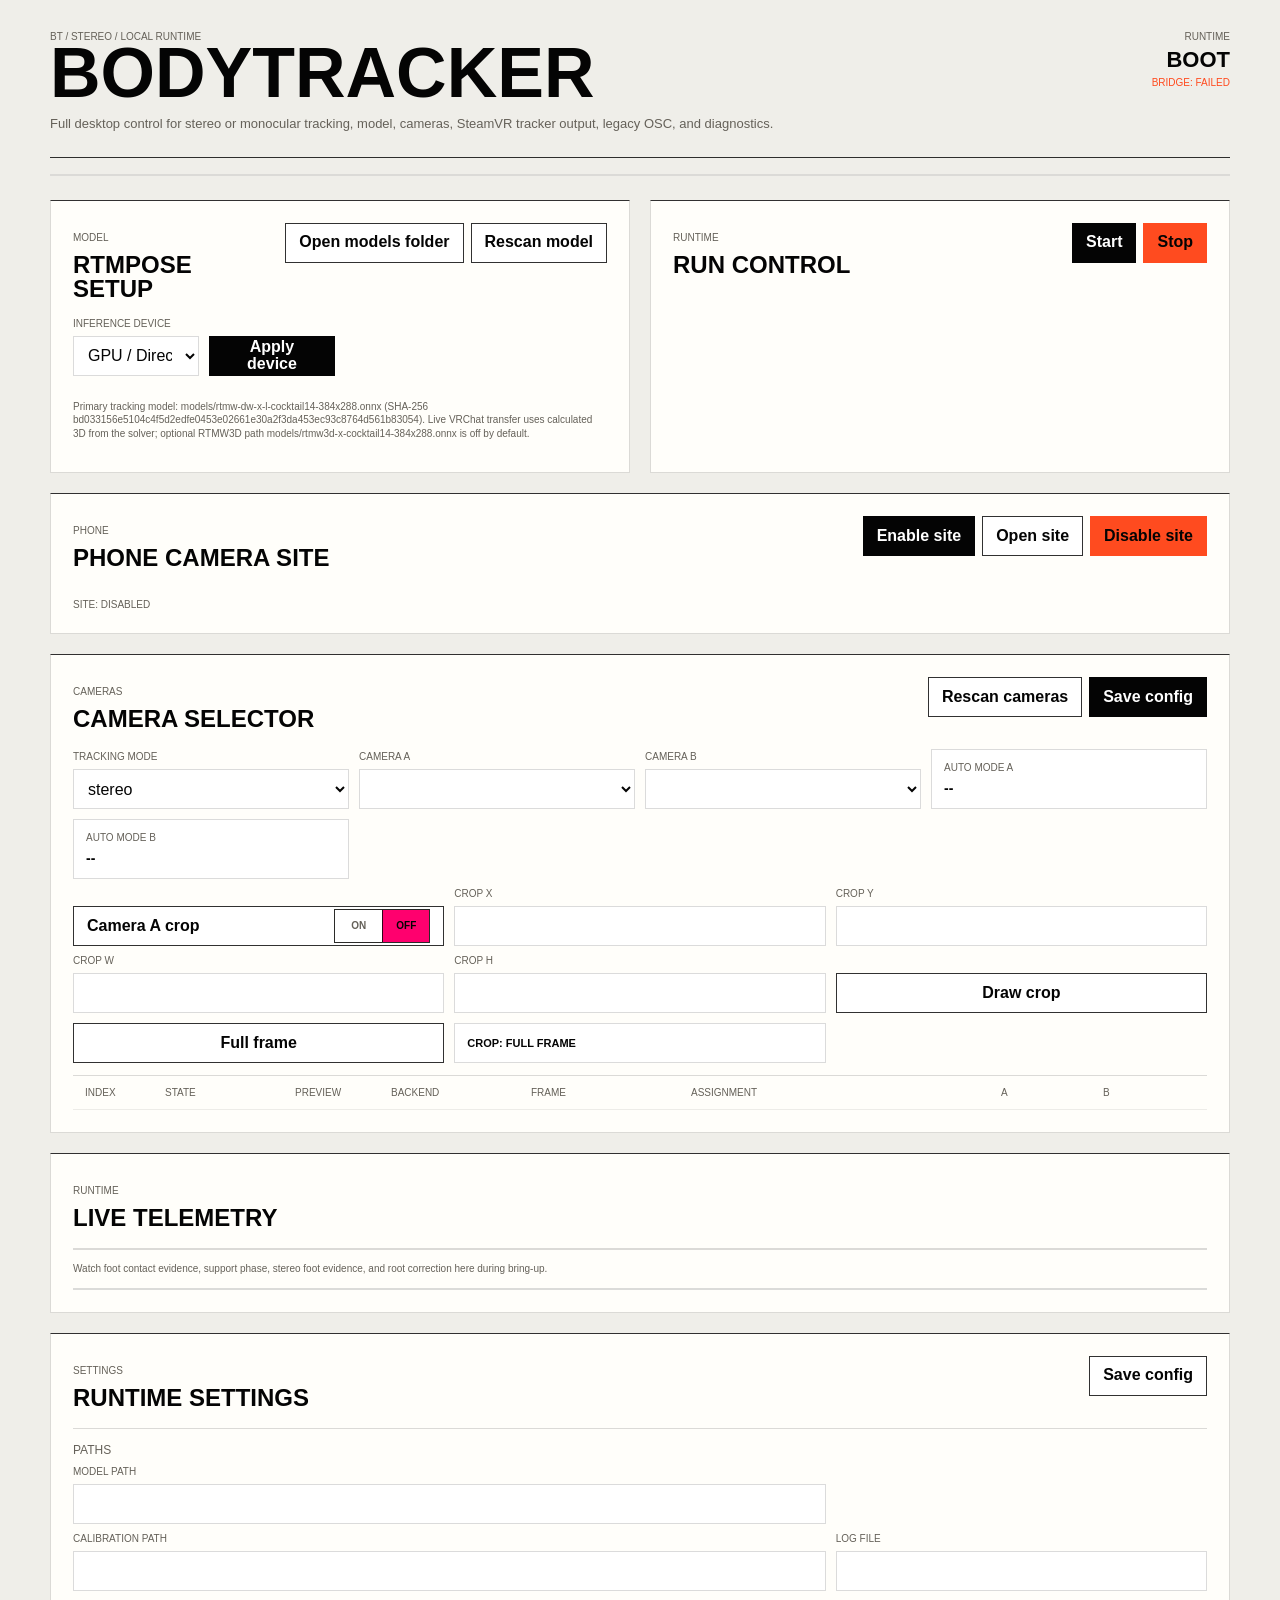
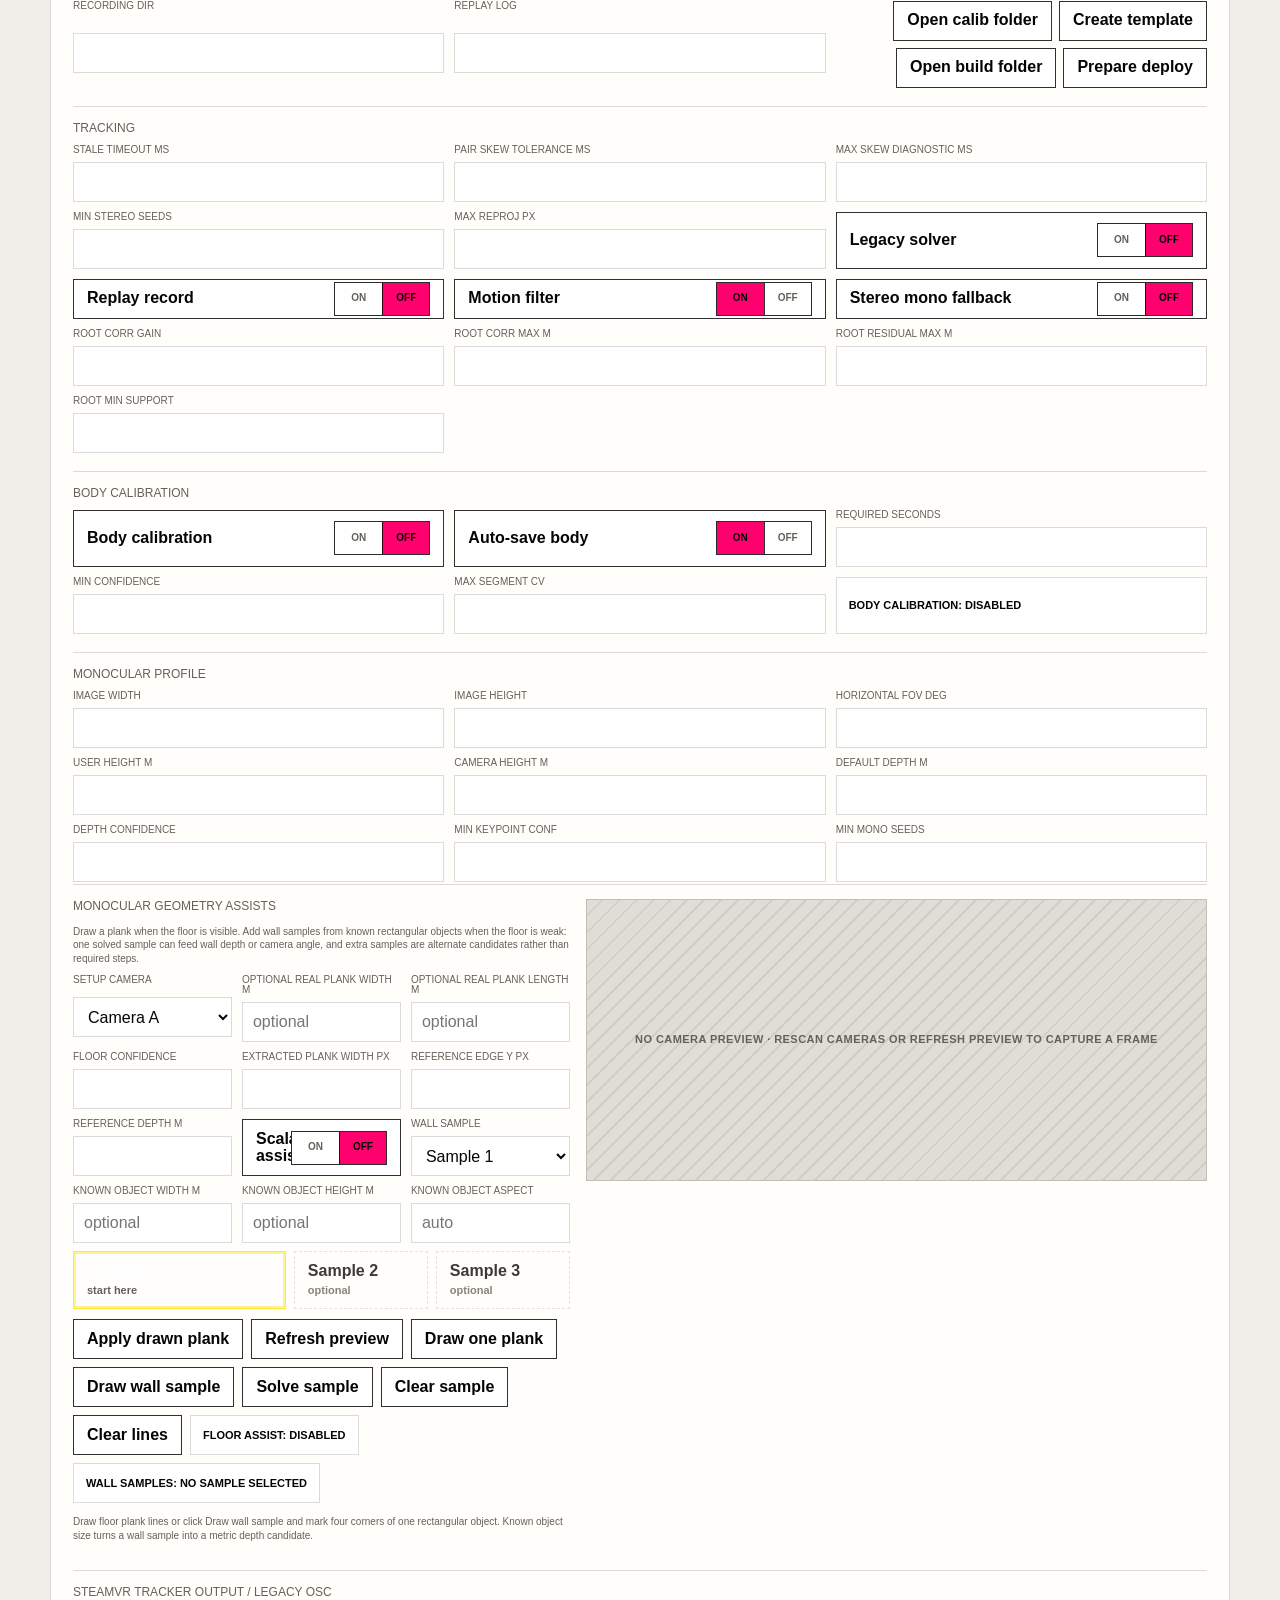
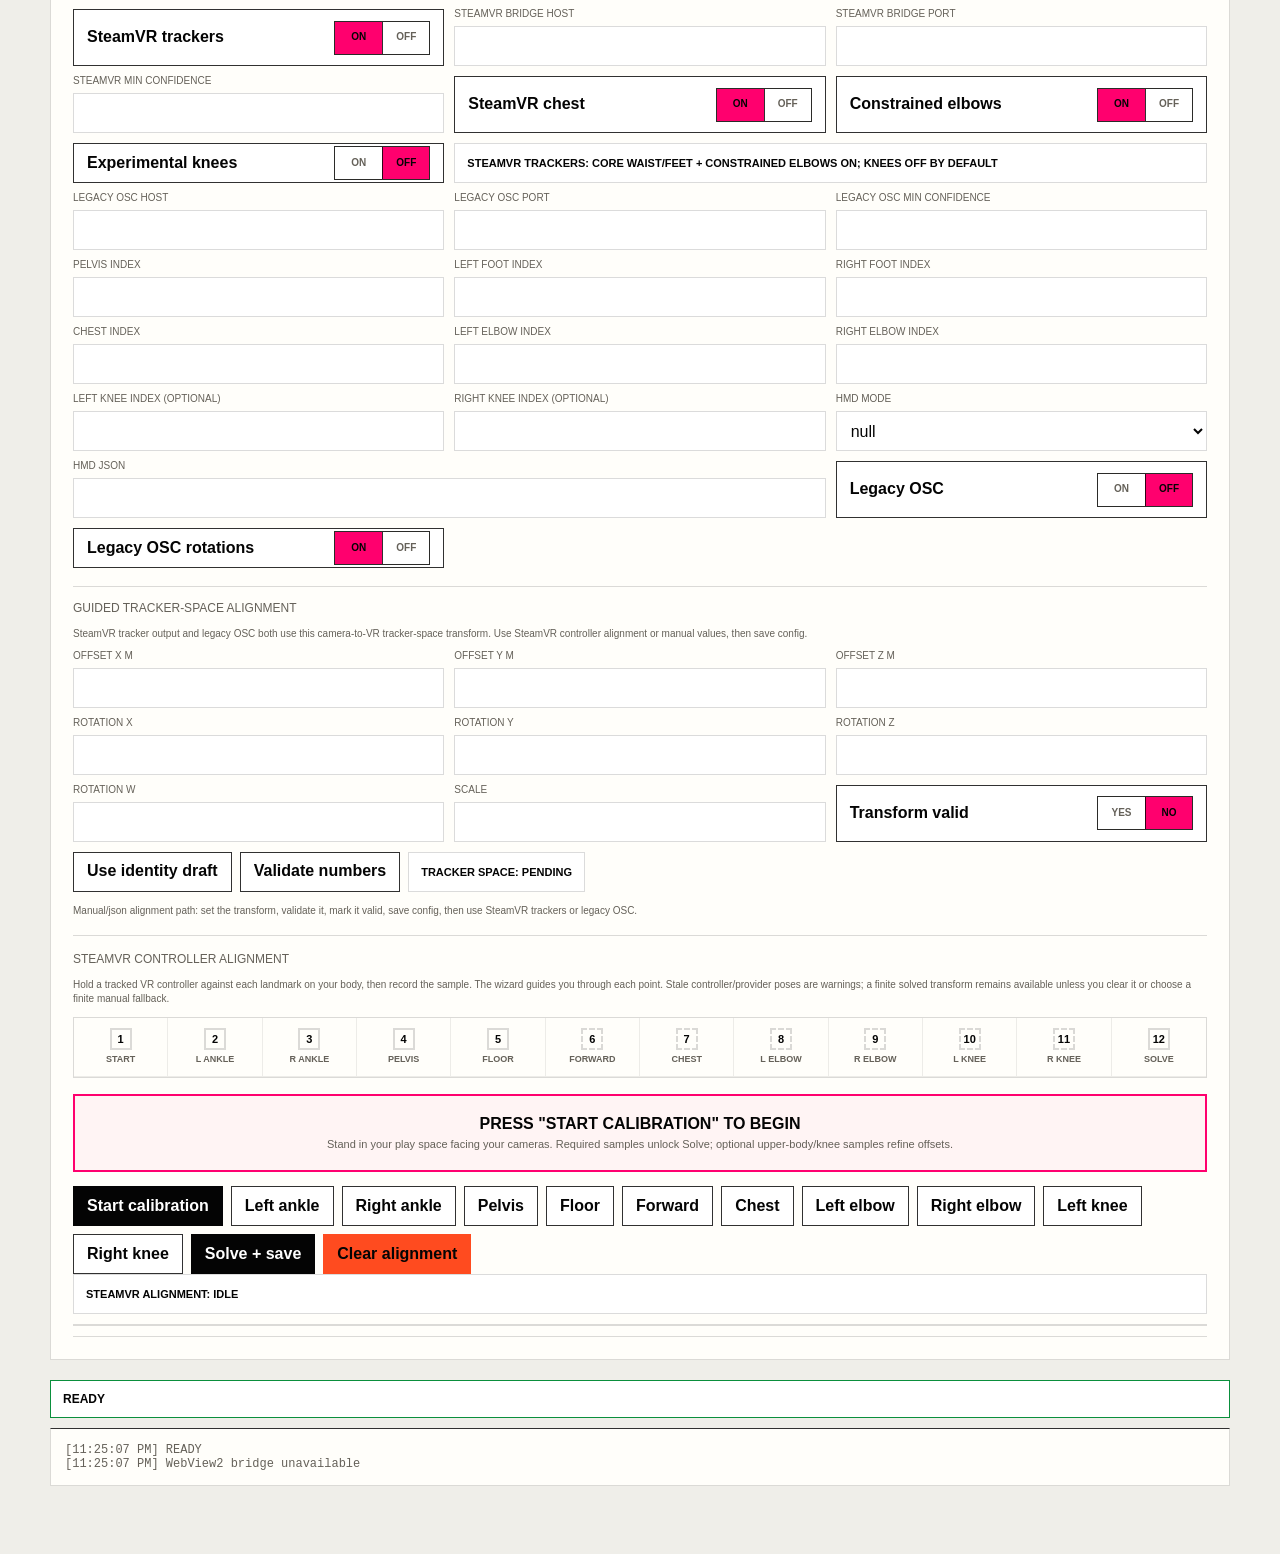
==== src/ui/app/index.html @ d48452f2 "Initial bodytracker source import" ====
<!doctype html>
<html lang="en">
<head>
  <meta charset="utf-8">
  <meta name="viewport" content="width=device-width,initial-scale=1">
  <title>bodytracker</title>
  <link rel="stylesheet" href="./styles.css?v=runtime-control-20260609">
  <script defer src="./app.js?v=runtime-control-20260609"></script>
</head>
<body>
  <main class="surface">
    <header class="mast">
      <div class="brand">
        <div class="micro">BT / STEREO / LOCAL RUNTIME</div>
        <h1>bodytracker</h1>
        <p>Full desktop control for stereo or monocular tracking, model, cameras, SteamVR tracker output, legacy OSC, and diagnostics.</p>
      </div>
      <div class="mast-meta">
        <span>runtime</span>
        <b id="runtimePill">BOOT</b>
        <span id="bridgePill">BRIDGE: WAITING</span>
        <span id="configPath"></span>
      </div>
    </header>

    <section id="overview" class="overview"></section>

    <section class="grid">
      <article class="module">
        <div class="module-head">
          <div><p class="micro">model</p><h2>RTMPose setup</h2></div>
          <div class="button-cluster">
            <button id="openModels" type="button">Open models folder</button>
            <button id="rescanModel" type="button">Rescan model</button>
          </div>
        </div>
        <div class="field-grid compact-controls">
          <label class="field"><span>Inference device</span><select id="inferenceDevice"><option value="directml">GPU / DirectML + fallback</option><option value="directml_strict">GPU / DirectML strict</option><option value="cpu">CPU</option></select></label>
          <button class="primary" id="applyInferenceDevice" type="button">Apply device</button>
        </div>
        <div class="status-box" id="modelBox"></div>
        <p class="hint">Primary tracking model: models/rtmw-dw-x-l-cocktail14-384x288.onnx (SHA-256 bd033156e5104c4f5d2edfe0453e02661e30a2f3da453ec93c8764d561b83054). Live VRChat transfer uses calculated 3D from the solver; optional RTMW3D path models/rtmw3d-x-cocktail14-384x288.onnx is off by default.</p>
      </article>

      <article class="module">
        <div class="module-head">
          <div><p class="micro">runtime</p><h2>Run control</h2></div>
          <div class="button-cluster">
            <button class="primary" id="startRuntime" type="button">Start</button>
            <button class="danger" id="stopRuntime" type="button">Stop</button>
          </div>
        </div>
        <div class="status-box" id="runtimeBox"></div>
      </article>

      <article class="module span-2 phone-site-module">
        <div class="module-head">
          <div><p class="micro">phone</p><h2>Phone camera site</h2></div>
          <div class="button-cluster">
            <button class="primary" id="phoneSiteEnable" type="button">Enable site</button>
            <button id="phoneSiteOpen" type="button">Open site</button>
            <button class="danger" id="phoneSiteDisable" type="button">Disable site</button>
          </div>
        </div>
        <div class="status-box" id="phoneSiteBox"></div>
        <p class="state-line" id="phoneSiteUrl">site: disabled</p>
      </article>

      <article class="module span-2">
        <div class="module-head">
          <div><p class="micro">cameras</p><h2>Camera selector</h2></div>
          <div class="button-cluster">
            <button id="scanCams" type="button">Rescan cameras</button>
            <button class="primary" id="saveConfig" type="button">Save config</button>
          </div>
        </div>
        <div class="field-grid">
          <label class="field"><span>Tracking mode</span><select id="trackingMode"><option value="stereo">stereo</option><option value="monocular">monocular</option></select></label>
          <label class="field"><span>Camera A</span><select id="cameraA"></select></label>
          <label class="field"><span>Camera B</span><select id="cameraB"></select></label>
          <div class="mode-box"><span>Auto mode A</span><b id="modeA">--</b></div>
          <div class="mode-box"><span>Auto mode B</span><b id="modeB">--</b></div>
        </div>
        <p class="state-line" id="cameraStatus"></p>
        <div class="settings-grid crop-panel">
          <button class="switch" id="cropToggle" type="button" aria-pressed="false"><span>Camera A crop</span><i><b>ON</b><b>OFF</b></i></button>
          <label class="field"><span>Crop X</span><input id="cropX" type="number" min="0" max="1" step="0.001"></label>
          <label class="field"><span>Crop Y</span><input id="cropY" type="number" min="0" max="1" step="0.001"></label>
          <label class="field"><span>Crop W</span><input id="cropW" type="number" min="0.01" max="1" step="0.001"></label>
          <label class="field"><span>Crop H</span><input id="cropH" type="number" min="0.01" max="1" step="0.001"></label>
          <button id="cropDraw" type="button">Draw crop</button>
          <button id="cropFull" type="button">Full frame</button>
          <div class="floor-status" id="cropStatus">crop: full frame</div>
        </div>
        <div class="table">
          <div class="table-head"><span>Index</span><span>State</span><span>Preview</span><span>Backend</span><span>Frame</span><span>Assignment</span><span>A</span><span>B</span></div>
          <div id="cameraRows"></div>
        </div>
      </article>

      <article class="module span-2">
        <div class="module-head">
          <div><p class="micro">runtime</p><h2>Live telemetry</h2></div>
        </div>
        <div class="telemetry" id="telemetry"></div>
        <p class="hint">Watch foot contact evidence, support phase, stereo foot evidence, and root correction here during bring-up.</p>
        <div id="solverMetrics"></div>
        <div id="trackerRoleDetails" class="tracker-role-details"></div>
      </article>

      <article class="module span-2">
        <div class="module-head">
          <div><p class="micro">settings</p><h2>Runtime settings</h2></div>
          <button id="saveAdvanced" type="button">Save config</button>
        </div>

        <div class="settings-title">Paths</div>
        <div class="settings-grid">
          <label class="field wide"><span>Model path</span><input id="modelPath"></label>
          <label class="field wide"><span>Calibration path</span><input id="calibrationPath"></label>
          <label class="field"><span>Log file</span><input id="logFile"></label>
          <label class="field"><span>Recording dir</span><input id="recordingDir"></label>
          <label class="field"><span>Replay log</span><input id="replayLogPath"></label>
          <div class="button-cluster">
            <button id="openCalib" type="button">Open calib folder</button>
            <button id="createCalib" type="button">Create template</button>
            <button id="openBuild" type="button">Open build folder</button>
            <button id="prepDeploy" type="button">Prepare deploy</button>
          </div>
        </div>

        <div class="settings-title">Tracking</div>
        <div class="settings-grid">
          <label class="field"><span>Stale timeout ms</span><input id="staleTimeout" type="number" min="1"></label>
          <label class="field"><span>Pair skew tolerance ms</span><input id="latestSkew" type="number" min="1"></label>
          <label class="field"><span>Max skew diagnostic ms</span><input id="maxSkew" type="number" min="1"></label>
          <label class="field"><span>Min stereo seeds</span><input id="minSeeds" type="number" min="1" max="26"></label>
          <label class="field"><span>Max reproj px</span><input id="maxReproj" type="number" min="1" step="0.1"></label>
          <button class="switch" id="legacySolverToggle" type="button" aria-pressed="false"><span>Legacy solver</span><i><b>ON</b><b>OFF</b></i></button>
          <button class="switch" id="replayToggle" type="button" aria-pressed="false"><span>Replay record</span><i><b>ON</b><b>OFF</b></i></button>
          <button class="switch" id="motionToggle" type="button" aria-pressed="true"><span>Motion filter</span><i><b>ON</b><b>OFF</b></i></button>
          <button class="switch" id="stereoFallbackToggle" type="button" aria-pressed="false"><span>Stereo mono fallback</span><i><b>ON</b><b>OFF</b></i></button>
          <label class="field"><span>Root corr gain</span><input id="contactRootGain" type="number" min="0" max="1" step="0.01"></label>
          <label class="field"><span>Root corr max m</span><input id="contactRootMaxCorrection" type="number" min="0" step="0.001"></label>
          <label class="field"><span>Root residual max m</span><input id="contactRootMaxResidual" type="number" min="0" step="0.001"></label>
          <label class="field"><span>Root min support</span><input id="contactRootMinSupport" type="number" min="0" max="1" step="0.01"></label>
        </div>


        <div class="settings-title">Body calibration</div>
        <div class="settings-grid">
          <button class="switch" id="bodyCalToggle" type="button" aria-pressed="false"><span>Body calibration</span><i><b>ON</b><b>OFF</b></i></button>
          <button class="switch" id="bodyCalAutoPersistToggle" type="button" aria-pressed="true"><span>Auto-save body</span><i><b>ON</b><b>OFF</b></i></button>
          <label class="field"><span>Required seconds</span><input id="bodyCalRequiredSeconds" type="number" min="0.5" max="15" step="0.1"></label>
          <label class="field"><span>Min confidence</span><input id="bodyCalMinConfidence" type="number" min="0" max="1" step="0.01"></label>
          <label class="field"><span>Max segment CV</span><input id="bodyCalMaxCv" type="number" min="0.02" max="0.40" step="0.01"></label>
          <div class="floor-status" id="bodyCalReadout">body calibration: disabled</div>
        </div>

        <div class="settings-title">Monocular profile</div>
        <div class="settings-grid">
          <label class="field"><span>Image width</span><input id="monocularImageWidth" type="number" min="1"></label>
          <label class="field"><span>Image height</span><input id="monocularImageHeight" type="number" min="1"></label>
          <label class="field"><span>Horizontal FOV deg</span><input id="monocularFov" type="number" min="1" max="179" step="0.1"></label>
          <label class="field"><span>User height m</span><input id="monocularUserHeight" type="number" min="0.5" max="2.5" step="0.01"></label>
          <label class="field"><span>Camera height m</span><input id="monocularCameraHeight" type="number" min="0.1" max="3.0" step="0.01"></label>
          <label class="field"><span>Default depth m</span><input id="monocularDefaultDepth" type="number" min="0.2" max="10.0" step="0.01"></label>
          <label class="field"><span>Depth confidence</span><input id="monocularDepthConfidence" type="number" min="0" max="1" step="0.01"></label>
          <label class="field"><span>Min keypoint conf</span><input id="monocularMinKeypointConfidence" type="number" min="0" max="1" step="0.01"></label>
          <label class="field"><span>Min mono seeds</span><input id="monocularMinSeeds" type="number" min="1" max="26"></label>
        </div>

        <div class="floor-assist-panel">
          <div class="floor-assist-copy">
            <div class="settings-title">Monocular geometry assists</div>
            <p class="hint">Draw a plank when the floor is visible. Add wall samples from known rectangular objects when the floor is weak: one solved sample can feed wall depth or camera angle, and extra samples are alternate candidates rather than required steps.</p>
            <div class="settings-grid">
              <label class="field"><span>Setup camera</span><select id="floorCameraSlot"><option value="camera_a">Camera A</option><option value="camera_b">Camera B</option></select></label>
              <label class="field"><span>Optional real plank width m</span><input id="floorSpacingM" type="number" min="0" step="0.001" placeholder="optional"></label>
              <label class="field"><span>Optional real plank length m</span><input id="floorPlankLengthM" type="number" min="0" step="0.001" placeholder="optional"></label>
              <label class="field"><span>Floor confidence</span><input id="floorConfidence" type="number" min="0" max="1" step="0.01"></label>
              <label class="field"><span>Extracted plank width px</span><input id="floorSpacingPx" type="number" min="0" step="0.1" readonly></label>
              <label class="field"><span>Reference edge y px</span><input id="floorReferenceY" type="number" min="0" step="0.1" readonly></label>
              <label class="field"><span>Reference depth m</span><input id="floorReferenceM" type="number" min="0" step="0.001"></label>
              <button class="switch" id="floorAssistToggle" type="button" aria-pressed="false"><span>Scalar assist</span><i><b>ON</b><b>OFF</b></i></button>
              <label class="field"><span>Wall sample</span><select id="wallRectSlot"><option value="0">Sample 1</option><option value="1">Sample 2</option><option value="2">Sample 3</option></select></label>
              <label class="field"><span>Known object width m</span><input id="wallRectWidthM" type="number" min="0" step="0.001" placeholder="optional"></label>
              <label class="field"><span>Known object height m</span><input id="wallRectHeightM" type="number" min="0" step="0.001" placeholder="optional"></label>
              <label class="field"><span>Known object aspect</span><input id="wallRectAspect" type="number" min="0" step="0.001" placeholder="auto"></label>
            </div>
            <div class="wall-slot-row" id="wallSlotButtons">
              <button class="wall-slot primary active" id="wallSlot0" type="button" data-wall-slot="0"><b>Sample 1</b><span>start here</span></button>
              <button class="wall-slot reserve" id="wallSlot1" type="button" data-wall-slot="1"><b>Sample 2</b><span>optional</span></button>
              <button class="wall-slot reserve" id="wallSlot2" type="button" data-wall-slot="2"><b>Sample 3</b><span>optional</span></button>
            </div>
            <div class="floor-mark-actions">
              <button id="floorManualApply" type="button">Apply drawn plank</button>
              <button id="refreshPreview" type="button">Refresh preview</button>
              <button id="floorMarkStart" type="button">Draw one plank</button>
              <button id="floorWallStart" type="button">Draw wall sample</button>
              <button id="wallApplySelected" type="button">Solve sample</button>
              <button id="wallClearSelected" type="button">Clear sample</button>
              <button id="floorMarkClear" type="button">Clear lines</button>
              <div class="floor-status" id="floorAssistStatus">floor assist: disabled</div>
              <div class="floor-status" id="wallRectStatus">wall samples: no sample selected</div>
            </div>
            <p class="hint" id="floorMarkReadout">Draw floor plank lines or click Draw wall sample and mark four corners of one rectangular object. Known object size turns a wall sample into a metric depth candidate.</p>
          </div>
          <div class="floor-preview-wrap no-preview">
            <img id="floorAssistPreview" class="floor-preview-img" alt="Camera setup marking preview">
            <svg id="bodyPoseOverlay" class="body-pose-overlay" aria-hidden="true"></svg>
            <svg id="floorMarkOverlay" class="floor-mark-overlay" aria-hidden="true"></svg>
          </div>
        </div>

        <div class="settings-title">SteamVR tracker output / legacy OSC</div>
        <div class="settings-grid">
          <button class="switch" id="steamVrBridgeToggle" type="button" aria-pressed="true"><span>SteamVR trackers</span><i><b>ON</b><b>OFF</b></i></button>
          <label class="field"><span>SteamVR bridge host</span><input id="steamVrBridgeHost"></label>
          <label class="field"><span>SteamVR bridge port</span><input id="steamVrBridgePort" type="number" min="1" max="65535"></label>
          <label class="field"><span>SteamVR min confidence</span><input id="steamVrBridgeMinConfidence" type="number" min="0" max="1" step="0.01"></label>
          <button class="switch" id="steamVrBridgeChestToggle" type="button" aria-pressed="true"><span>SteamVR chest</span><i><b>ON</b><b>OFF</b></i></button>
          <button class="switch" id="steamVrBridgeElbowsToggle" type="button" aria-pressed="true"><span>Constrained elbows</span><i><b>ON</b><b>OFF</b></i></button>
          <button class="switch" id="steamVrBridgeKneesToggle" type="button" aria-pressed="false"><span>Experimental knees</span><i><b>ON</b><b>OFF</b></i></button>
          <div class="floor-status wide" id="steamVrBridgeStatus">SteamVR trackers: core waist/feet + constrained elbows on; knees off by default</div>
          <label class="field"><span>Legacy OSC host</span><input id="oscHost"></label>
          <label class="field"><span>Legacy OSC port</span><input id="oscPort" type="number" min="1" max="65535"></label>
          <label class="field"><span>Legacy OSC min confidence</span><input id="oscMinConfidence" type="number" min="0" max="1" step="0.01"></label>
          <label class="field"><span>Pelvis index</span><input id="pelvisTracker" type="number" min="1" max="8"></label>
          <label class="field"><span>Left foot index</span><input id="leftFootTracker" type="number" min="1" max="8"></label>
          <label class="field"><span>Right foot index</span><input id="rightFootTracker" type="number" min="1" max="8"></label>
          <label class="field"><span>Chest index</span><input id="chestTracker" type="number" min="0" max="8"></label>
          <label class="field"><span>Left elbow index</span><input id="leftElbowTracker" type="number" min="0" max="8"></label>
          <label class="field"><span>Right elbow index</span><input id="rightElbowTracker" type="number" min="0" max="8"></label>
          <label class="field"><span>Left knee index (optional)</span><input id="leftKneeTracker" type="number" min="0" max="8"></label>
          <label class="field"><span>Right knee index (optional)</span><input id="rightKneeTracker" type="number" min="0" max="8"></label>
          <label class="field"><span>HMD mode</span><select id="hmdMode"><option value="null">null</option><option value="json_file">json_file</option></select></label>
          <label class="field wide"><span>HMD JSON</span><input id="hmdPath"></label>
          <button class="switch" id="oscToggle" type="button" aria-pressed="false"><span>Legacy OSC</span><i><b>ON</b><b>OFF</b></i></button>
          <button class="switch" id="oscRotToggle" type="button" aria-pressed="true"><span>Legacy OSC rotations</span><i><b>ON</b><b>OFF</b></i></button>
        </div>

        <div class="tracker-space-panel">
          <div class="settings-title">Guided tracker-space alignment</div>
          <p class="hint">SteamVR tracker output and legacy OSC both use this camera-to-VR tracker-space transform. Use SteamVR controller alignment or manual values, then save config.</p>
          <div class="settings-grid">
            <label class="field"><span>Offset X m</span><input id="trackerOffsetX" type="number" step="0.001"></label>
            <label class="field"><span>Offset Y m</span><input id="trackerOffsetY" type="number" step="0.001"></label>
            <label class="field"><span>Offset Z m</span><input id="trackerOffsetZ" type="number" step="0.001"></label>
            <label class="field"><span>Rotation X</span><input id="trackerRotX" type="number" step="0.0001"></label>
            <label class="field"><span>Rotation Y</span><input id="trackerRotY" type="number" step="0.0001"></label>
            <label class="field"><span>Rotation Z</span><input id="trackerRotZ" type="number" step="0.0001"></label>
            <label class="field"><span>Rotation W</span><input id="trackerRotW" type="number" step="0.0001"></label>
            <label class="field"><span>Scale</span><input id="trackerScale" type="number" min="0.001" step="0.001"></label>
            <button class="switch" id="trackerSpaceValidToggle" type="button" aria-pressed="false"><span>Transform valid</span><i><b>YES</b><b>NO</b></i></button>
          </div>
          <div class="floor-mark-actions">
            <button id="trackerSpaceIdentity" type="button">Use identity draft</button>
            <button id="trackerSpaceValidate" type="button">Validate numbers</button>
            <div class="floor-status" id="trackerSpaceStatus">tracker space: pending</div>
          </div>
          <p class="hint" id="trackerSpaceReadout">Manual/json alignment path: set the transform, validate it, mark it valid, save config, then use SteamVR trackers or legacy OSC.</p>

          <div class="steamvr-align-panel">
            <div class="settings-title">SteamVR controller alignment</div>
            <p class="hint">Hold a tracked VR controller against each landmark on your body, then record the sample. The wizard guides you through each point. Stale controller/provider poses are warnings; a finite solved transform remains available unless you clear it or choose a finite manual fallback.</p>

            <div class="wizard-progress" id="steamVrWizProgress">
              <div class="wiz-step" data-wiz="start"><div class="wiz-num">1</div><span class="wiz-label">Start</span></div>
              <div class="wiz-step" data-wiz="left_foot"><div class="wiz-num">2</div><span class="wiz-label">L ankle</span></div>
              <div class="wiz-step" data-wiz="right_foot"><div class="wiz-num">3</div><span class="wiz-label">R ankle</span></div>
              <div class="wiz-step" data-wiz="pelvis"><div class="wiz-num">4</div><span class="wiz-label">Pelvis</span></div>
              <div class="wiz-step" data-wiz="floor"><div class="wiz-num">5</div><span class="wiz-label">Floor</span></div>
              <div class="wiz-step optional" data-wiz="forward"><div class="wiz-num">6</div><span class="wiz-label">Forward</span></div>
              <div class="wiz-step optional" data-wiz="chest"><div class="wiz-num">7</div><span class="wiz-label">Chest</span></div>
              <div class="wiz-step optional" data-wiz="left_elbow"><div class="wiz-num">8</div><span class="wiz-label">L elbow</span></div>
              <div class="wiz-step optional" data-wiz="right_elbow"><div class="wiz-num">9</div><span class="wiz-label">R elbow</span></div>
              <div class="wiz-step optional" data-wiz="left_knee"><div class="wiz-num">10</div><span class="wiz-label">L knee</span></div>
              <div class="wiz-step optional" data-wiz="right_knee"><div class="wiz-num">11</div><span class="wiz-label">R knee</span></div>
              <div class="wiz-step" data-wiz="solve"><div class="wiz-num">12</div><span class="wiz-label">Solve</span></div>
            </div>

            <div class="calib-prompt" id="steamVrCalibPrompt">
              <div class="prompt-main" id="steamVrPromptMain">Press "Start calibration" to begin</div>
              <div class="prompt-detail" id="steamVrPromptDetail">Stand in your play space facing your cameras. Required samples unlock Solve; optional upper-body/knee samples refine offsets.</div>
            </div>

            <div class="floor-mark-actions">
              <button class="primary" id="steamVrAlignStart" type="button">Start calibration</button>
              <button id="steamVrAlignLeftFoot" type="button" title="Use either hand - hold controller against LEFT ankle">Left ankle</button>
              <button id="steamVrAlignRightFoot" type="button" title="Use either hand - hold controller against RIGHT ankle">Right ankle</button>
              <button id="steamVrAlignPelvis" type="button" title="Hold controller at your hip/pelvis center">Pelvis</button>
              <button id="steamVrAlignFloor" type="button" title="Place controller flat on the floor">Floor</button>
              <button id="steamVrAlignForward" type="button" title="Hold controller at arm's length, pointing toward cameras">Forward</button>
              <button id="steamVrAlignChest" type="button" title="Hold controller against upper chest/sternum">Chest</button>
              <button id="steamVrAlignLeftElbow" type="button" title="Hold controller against LEFT elbow">Left elbow</button>
              <button id="steamVrAlignRightElbow" type="button" title="Hold controller against RIGHT elbow">Right elbow</button>
              <button id="steamVrAlignLeftKnee" type="button" title="Use right hand - hold controller against LEFT kneecap">Left knee</button>
              <button id="steamVrAlignRightKnee" type="button" title="Use left hand - hold controller against RIGHT kneecap">Right knee</button>
              <button class="primary" id="steamVrAlignFinish" type="button">Solve + save</button>
              <button class="danger" id="steamVrAlignClear" type="button">Clear alignment</button>
            </div>
            <div class="floor-status" id="steamVrAlignStatus">SteamVR alignment: idle</div>
            <div class="mini-metrics" id="steamVrAlignMetrics"></div>
            <div class="table compact"><div id="steamVrAlignSamples"></div></div>
          </div>
        </div>
      </article>
    </section>

    <div id="commandStatus" class="command-status">READY</div>
    <pre id="log" class="footer-log"></pre>
  </main>
</body>
</html>
---- src/ui/app/styles.css ----
:root {
  --base: #efeee9;
  --paper: #fffefa;
  --ink: #040404;
  --muted: #656159;
  --line: rgba(4, 4, 4, .82);
  --hair: rgba(4, 4, 4, .14);
  --faint: rgba(4, 4, 4, .07);
  --soft: #dfddd5;
  --accent: #ff006e;
  --danger: #ff4b1f;
  --good: #0a8f3c;
  --warn: #b48a00;
  --disabled: rgba(4, 4, 4, .38);
  --pressed: #cfcac0;
  --control-h: 40px;
}

* {
  box-sizing: border-box;
  letter-spacing: 0;
}

html,
body {
  min-height: 100%;
  margin: 0;
  background: var(--base);
  color: var(--ink);
  font-family: Arial, sans-serif;
  overflow-x: hidden;
  text-transform: uppercase;
}

button,
input,
select {
  font: inherit;
}

button {
  min-height: var(--control-h);
  border: 1px solid var(--line);
  border-radius: 0;
  background: #fff;
  color: var(--ink);
  cursor: pointer;
  font-weight: 800;
  padding: 0 13px;
  line-height: 1.05;
  position: relative;
  transition: background .25s cubic-bezier(0.2, 0, 0, 1), color .25s cubic-bezier(0.2, 0, 0, 1), box-shadow .25s cubic-bezier(0.2, 0, 0, 1), transform .15s cubic-bezier(0.2, 0, 0, 1);
}

button:not(:disabled):hover {
  background: #f7f4ec;
  box-shadow: inset 0 -3px 0 0 var(--pressed);
  transform: translateY(-1px);
}

button:not(:disabled):active,
button[data-busy="true"],
button[data-touched="true"] {
  background: var(--pressed);
  box-shadow: inset 0 0 0 2px var(--line);
  transform: translateY(1px);
}

button[data-feedback="busy"] {
  cursor: progress;
  background: var(--soft);
}

button[data-feedback="ok"] {
  border-color: var(--good);
  box-shadow: inset 0 -4px 0 0 var(--good);
}

button[data-feedback="fail"] {
  border-color: var(--danger);
  color: var(--danger);
  box-shadow: inset 0 -4px 0 0 var(--danger);
}


button.is-active,
button[data-state="active"] {
  border-color: var(--accent);
  box-shadow: inset 0 -4px 0 0 var(--accent);
}

button.is-done,
button[data-state="done"] {
  border-color: var(--good);
  box-shadow: inset 0 -4px 0 0 var(--good);
}

button.is-warn,
button[data-state="warn"] {
  border-color: var(--warn);
  box-shadow: inset 0 -4px 0 0 var(--warn);
}

button[data-state="pending"] {
  cursor: progress;
  background: var(--soft);
}

button:disabled {
  color: var(--disabled);
  cursor: not-allowed;
  background: rgba(255, 255, 255, .58);
  border-color: var(--hair);
  box-shadow: repeating-linear-gradient(135deg, transparent 0 6px, rgba(4,4,4,.05) 6px 8px);
}

input,
select {
  width: 100%;
  height: var(--control-h);
  border: 1px solid var(--hair);
  border-radius: 0;
  background: #fff;
  color: var(--ink);
  padding: 0 10px;
  transition: border-color .25s cubic-bezier(0.2, 0, 0, 1), box-shadow .25s cubic-bezier(0.2, 0, 0, 1), background .25s cubic-bezier(0.2, 0, 0, 1);
}

input:focus,
select:focus {
  border-color: var(--line);
  background: #fff;
  box-shadow: inset 4px 0 0 0 var(--accent);
}

input[data-touched="true"],
select[data-touched="true"] {
  box-shadow: inset 0 -3px 0 0 var(--accent);
}

button:focus-visible,
input:focus-visible,
select:focus-visible {
  outline: 2px solid var(--accent);
  outline-offset: 2px;
}

.surface {
  width: min(1180px, calc(100vw - 32px));
  margin: 0 auto;
  padding: 32px 0 56px;
}

.mast {
  display: grid;
  grid-template-columns: minmax(0, 1fr) auto;
  gap: 28px;
  align-items: start;
  padding-bottom: 24px;
  border-bottom: 1px solid var(--line);
}

.micro,
.overview span,
.field span,
.state-line,
.table-head,
.hint {
  color: var(--muted);
  font-size: 10px;
  line-height: 1;
}

.brand h1 {
  margin: 0;
  font-size: 70px;
  line-height: .9;
  font-weight: 900;
}

.brand p {
  max-width: 760px;
  margin: 10px 0 0;
  color: var(--muted);
  font-size: 13px;
  line-height: 1.35;
  text-transform: none;
}

.mast-meta {
  display: grid;
  gap: 7px;
  justify-items: end;
  color: var(--muted);
  font-size: 10px;
  line-height: 1;
}

.mast-meta b {
  color: var(--ink);
  font-size: 22px;
}

.overview {
  display: grid;
  grid-template-columns: 1.2fr 1fr 1fr 1fr 1fr 1fr;
  margin: 16px 0 24px;
  background: var(--paper);
  border: 1px solid var(--hair);
}

.overview div {
  display: grid;
  gap: 9px;
  min-height: 76px;
  padding: 16px 18px;
  border-right: 1px solid var(--faint);
}

.overview div:last-child {
  border-right: 0;
}

.overview b {
  overflow: hidden;
  text-overflow: ellipsis;
  white-space: nowrap;
  font-size: 17px;
}

.grid {
  display: grid;
  grid-template-columns: repeat(2, minmax(0, 1fr));
  gap: 20px;
}

body.draft-dirty .command-status {
  box-shadow: inset 6px 0 0 0 var(--accent);
}

.module {
  background: var(--paper);
  border: 1px solid var(--hair);
  border-top-color: var(--line);
  padding: 22px;
  min-width: 0;
}

.span-2 {
  grid-column: span 2;
}

.module-head {
  display: grid;
  grid-template-columns: minmax(0, 1fr) auto;
  gap: 16px;
  align-items: start;
  margin-bottom: 18px;
}

.module h2 {
  margin: 0;
  font-size: 24px;
  line-height: 1;
}

.button-cluster {
  display: flex;
  flex-wrap: wrap;
  gap: 7px;
  justify-content: flex-end;
}

.compact-controls {
  align-items: end;
  margin: 0 0 12px;
}

.primary {
  background: var(--ink);
  border-color: var(--ink);
  color: white;
}

.primary:not(:disabled):hover {
  background: #1b1b1b;
  box-shadow: inset 0 -3px 0 0 var(--accent);
}

.danger {
  background: var(--danger);
  border-color: var(--danger);
  color: var(--ink);
}

.danger:not(:disabled):hover {
  background: #ff6a43;
  box-shadow: inset 0 -3px 0 0 var(--ink);
}

.field-grid {
  display: grid;
  grid-template-columns: repeat(4, minmax(0, 1fr));
  gap: 10px;
  align-items: end;
}

.field {
  display: grid;
  gap: 7px;
}

.status-box {
  display: grid;
  grid-template-columns: 110px minmax(0, 1fr);
  gap: 8px 12px;
  font-size: 12px;
}

.status-box span {
  color: var(--muted);
}

.status-box b {
  overflow: hidden;
  text-overflow: ellipsis;
  white-space: normal;
  text-transform: none;
}

.state-line {
  margin: 10px 0 0;
  line-height: 1.3;
}

.table {
  display: grid;
  border-top: 1px solid var(--hair);
  font-size: 12px;
}

.row,
.table-head {
  display: grid;
  grid-template-columns: 70px 120px 86px 130px 150px 1fr 92px 92px;
  gap: 10px;
  align-items: center;
  min-height: 46px;
  padding: 0 12px;
  border-bottom: 1px solid var(--faint);
  background: var(--paper);
}

.table-head {
  min-height: 34px;
  color: var(--muted);
}

.row[selected-a],
.row[selected-b] {
  box-shadow: inset 4px 0 0 0 var(--accent);
}

.row button {
  min-height: 31px;
  padding: 0 9px;
  font-size: 11px;
}

.pill {
  display: inline-flex;
  align-items: center;
  gap: 7px;
}

.dot {
  width: 10px;
  height: 10px;
  border-radius: 0;
  background: var(--danger);
  display: inline-block;
}

.dot.on {
  background: var(--good);
}

.good {
  color: var(--good);
}

.bad {
  color: var(--danger);
}

.warn {
  color: var(--warn);
}

.muted {
  color: var(--muted);
}

.switch {
  display: grid;
  grid-template-columns: minmax(0, auto) 96px;
  gap: 10px;
  align-items: center;
  text-align: left;
}

.switch i {
  display: grid;
  grid-template-columns: 1fr 1fr;
  width: 96px;
  height: 34px;
  border: 1px solid var(--line);
  border-radius: 0;
  background: var(--soft);
  font-style: normal;
  font-size: 10px;
  font-weight: 850;
  overflow: hidden;
}

.switch b {
  display: flex;
  align-items: center;
  justify-content: center;
  padding: 0 8px;
}

.switch b + b {
  border-left: 1px solid var(--line);
}

.switch[aria-pressed=true] b:first-child,
.switch[aria-pressed=false] b:last-child {
  background: var(--accent);
  color: var(--ink);
}

.switch[aria-pressed=true] b:last-child,
.switch[aria-pressed=false] b:first-child {
  background: #fff;
  color: var(--muted);
}

.switch[data-touched="true"] {
  box-shadow: inset 5px 0 0 0 var(--accent);
}

.switch:not(:disabled):hover i {
  box-shadow: inset 0 0 0 1px var(--line);
}

.telemetry {
  display: grid;
  grid-template-columns: repeat(4, minmax(0, 1fr));
  gap: 0;
  border: 1px solid var(--hair);
  background: var(--paper);
}

.telemetry div {
  min-height: 82px;
  padding: 14px 16px;
  border-right: 1px solid var(--faint);
}

.telemetry div:last-child {
  border-right: 0;
}

.telemetry span {
  display: block;
  color: var(--muted);
  font-size: 10px;
  margin-bottom: 8px;
}

.telemetry b {
  font-size: 18px;
}

.hint {
  text-transform: none;
  line-height: 1.35;
  margin-top: 12px;
}

.mode-box {
  border: 1px solid var(--hair);
  background: #fff;
  min-height: 58px;
  padding: 12px;
  display: grid;
  gap: 7px;
}

.mode-box span {
  color: var(--muted);
  font-size: 10px;
}

.mode-box b {
  font-size: 14px;
  text-transform: none;
  overflow: hidden;
  text-overflow: ellipsis;
}

.preview-img {
  width: 76px;
  height: 46px;
  object-fit: cover;
  border: 1px solid var(--line);
  background: var(--soft);
}

.preview-stack {
  position: relative;
  display: inline-block;
  width: 76px;
  height: 46px;
  vertical-align: middle;
}

.preview-stack .preview-img {
  display: block;
}

.body-pose-inline,
.body-pose-overlay {
  position: absolute;
  inset: 0;
  pointer-events: none;
  overflow: visible;
}

.body-pose-inline line,
.body-pose-overlay line {
  stroke: #00d1ff;
  stroke-width: 3;
  vector-effect: non-scaling-stroke;
  stroke-linecap: round;
}

.body-pose-inline circle,
.body-pose-overlay circle {
  fill: #ffeb3b;
  stroke: #141414;
  stroke-width: 2;
  vector-effect: non-scaling-stroke;
}

.body-pose-inline rect,
.body-pose-overlay rect {
  fill: rgba(0, 209, 255, 0.08);
  stroke: #00d1ff;
  stroke-width: 2;
  vector-effect: non-scaling-stroke;
}

.body-pose-inline.is-stale,
.body-pose-overlay.is-stale {
  opacity: .45;
}

.body-pose-overlay {
  z-index: 2;
}

.settings-grid {
  display: grid;
  grid-template-columns: repeat(3, minmax(0, 1fr));
  gap: 10px;
}

.settings-grid .wide {
  grid-column: span 2;
}

.settings-title {
  margin: 18px 0 10px;
  padding-top: 14px;
  border-top: 1px solid var(--hair);
  font-size: 12px;
  color: var(--muted);
}

.mini-metrics {
  display: grid;
  grid-template-columns: repeat(4, minmax(0, 1fr));
  gap: 0;
  border: 1px solid var(--hair);
  margin-top: 10px;
}

.mini-metrics div {
  padding: 10px;
  border-right: 1px solid var(--faint);
  min-height: 54px;
}

.mini-metrics div:last-child {
  border-right: 0;
}

.mini-metrics span {
  display: block;
  color: var(--muted);
  font-size: 9px;
  margin-bottom: 6px;
}

.mini-metrics b {
  font-size: 13px;
}

.command-status {
  margin-top: 20px;
  border: 1px solid var(--line);
  background: #fff;
  color: var(--ink);
  min-height: 38px;
  display: flex;
  align-items: center;
  padding: 0 12px;
  font-size: 12px;
  font-weight: 800;
  transition: background .3s cubic-bezier(0.2, 0, 0, 1), border-color .3s cubic-bezier(0.2, 0, 0, 1), box-shadow .3s cubic-bezier(0.2, 0, 0, 1), color .3s cubic-bezier(0.2, 0, 0, 1);
}

.command-status.status-pulse {
  animation: status-blink .4s cubic-bezier(0.2, 0, 0, 1);
}

@keyframes status-blink {
  0% { background: var(--pressed); }
  100% { background: #fff; }
}

.command-status.ok {
  border-color: var(--good);
}

.command-status.warn {
  border-color: var(--warn);
  color: var(--warn);
}

.command-status.fail {
  border-color: var(--danger);
  color: var(--danger);
}

.footer-log {
  margin-top: 10px;
  border: 1px solid var(--hair);
  border-top-color: var(--line);
  padding: 14px;
  background: var(--paper);
  color: var(--muted);
  white-space: pre-wrap;
  text-transform: none;
  max-height: 260px;
  overflow: auto;
  font-family: Consolas, monospace;
  font-size: 12px;
}


.floor-assist-panel {
  display: grid;
  grid-template-columns: minmax(0, 1fr) minmax(400px, 1.25fr);
  gap: 16px;
  align-items: start;
  margin-top: 2px;
  border-top: 1px solid var(--hair);
  padding-top: 14px;
}

.floor-assist-copy .settings-title {
  margin-top: 0;
  padding-top: 0;
  border-top: 0;
}

.floor-mark-actions {
  display: flex;
  flex-wrap: wrap;
  gap: 8px;
  align-items: center;
  margin-top: 10px;
}

.floor-status {
  min-height: var(--control-h);
  display: flex;
  align-items: center;
  border: 1px solid var(--hair);
  background: #fff;
  padding: 0 12px;
  font-size: 11px;
  font-weight: 850;
}

.floor-preview-wrap {
  border: 1px solid var(--hair);
  background: var(--soft);
  min-height: 168px;
  display: grid;
  place-items: center;
  overflow: hidden;
  position: relative;
}

.floor-preview-wrap.no-preview::after {
  content: 'NO CAMERA PREVIEW · RESCAN CAMERAS OR REFRESH PREVIEW TO CAPTURE A FRAME';
  position: absolute;
  inset: 0;
  display: flex;
  align-items: center;
  justify-content: center;
  text-align: center;
  padding: 24px;
  color: var(--muted);
  font-size: 11px;
  font-weight: 800;
  letter-spacing: .04em;
  line-height: 1.5;
  pointer-events: none;
  z-index: 1;
  background: repeating-linear-gradient(
    135deg,
    transparent 0 10px,
    var(--faint) 10px 12px
  );
}

.floor-preview-img {
  width: 100%;
  min-height: 280px;
  max-height: 500px;
  object-fit: contain;
  cursor: crosshair;
  transition: box-shadow .25s cubic-bezier(0.2, 0, 0, 1), filter .25s cubic-bezier(0.2, 0, 0, 1);
}

.floor-preview-img.is-marking {
  box-shadow: inset 0 0 0 4px var(--accent);
  filter: contrast(1.05);
}

.floor-preview-img.line-started {
  box-shadow: inset 0 0 0 4px var(--good), inset 0 0 0 8px var(--accent);
}

.floor-preview-img[src=""],
.floor-preview-img:not([src]) {
  visibility: hidden;
}

.floor-mark-overlay {
  position: absolute;
  pointer-events: none;
  overflow: visible;
  z-index: 3;
}

.floor-mark-overlay line {
  stroke: var(--accent);
  stroke-width: 4;
  vector-effect: non-scaling-stroke;
}

.floor-mark-overlay line.preview-line {
  stroke: var(--good);
  stroke-dasharray: 8 6;
}

.floor-mark-overlay .wall-rect {
  fill: rgba(0, 209, 255, .10);
  stroke: #00d1ff;
  stroke-width: 4;
  vector-effect: non-scaling-stroke;
}

.floor-mark-overlay .wall-rect.active {
  fill: rgba(255, 235, 59, .14);
  stroke: #ffeb3b;
}

.floor-mark-overlay .wall-rect.solved {
  stroke: var(--good);
}

.floor-mark-overlay .wall-corner {
  fill: #ffeb3b;
  stroke: var(--ink);
  stroke-width: 2;
  vector-effect: non-scaling-stroke;
}

.floor-mark-overlay .wall-corner.active {
  fill: var(--good);
}

.floor-mark-overlay .wall-label {
  font-size: 24px;
}

.floor-mark-overlay .wall-corner-label {
  font-size: 20px;
}

.crop-panel {
  margin: 10px 0 12px;
  align-items: end;
}

.wall-slot-row {
  display: grid;
  grid-template-columns: 1.35fr repeat(2, minmax(0, .85fr));
  gap: 8px;
  margin: 8px 0 10px;
}

.wall-slot {
  min-height: 58px;
  display: flex;
  flex-direction: column;
  align-items: flex-start;
  justify-content: center;
  gap: 5px;
  border-color: var(--hair);
  background: rgba(255,255,255,.58);
  text-align: left;
}

.wall-slot.reserve {
  border-style: dashed;
  opacity: .78;
}

.wall-slot b,
.wall-slot span {
  white-space: nowrap;
}

.wall-slot span {
  color: var(--muted);
  font-size: 11px;
}

.wall-slot.active {
  opacity: 1;
  border-style: solid;
  border-color: #ffeb3b;
  box-shadow: inset 0 0 0 2px rgba(255,235,59,.55);
}

.wall-slot.drawn {
  border-style: solid;
  border-color: var(--warn);
  background: rgba(255,235,59,.10);
}

.wall-slot.solved {
  opacity: 1;
  border-style: solid;
  border-color: var(--good);
  background: rgba(10,143,60,.08);
}

.wall-slot.solved span {
  color: var(--good);
  font-weight: 900;
}

.wall-slot.has-depth {
  box-shadow: inset 0 -4px 0 0 rgba(10,143,60,.38);
}

.wall-slot.has-angle:not(.has-depth) {
  box-shadow: inset 0 -4px 0 0 rgba(255,0,110,.28);
}

.wall-bank {
  display: inline-block;
  margin-left: 8px;
  color: var(--muted);
}

.floor-mark-overlay .crop-rect {
  fill: rgba(255, 235, 59, .12);
  stroke: #ffeb3b;
  stroke-width: 4;
  vector-effect: non-scaling-stroke;
}

.floor-mark-overlay .crop-handle {
  fill: #ffeb3b;
  stroke: var(--ink);
  stroke-width: 2;
  vector-effect: non-scaling-stroke;
}

.floor-mark-overlay .crop-shade {
  fill: rgba(0, 0, 0, .34);
}

.floor-mark-overlay text {
  fill: var(--ink);
  stroke: #fff;
  stroke-width: 3;
  paint-order: stroke;
  font-size: 28px;
  font-weight: 900;
}


.tracker-space-panel {
  margin-top: 18px;
  border-top: 1px solid var(--hair);
  padding-top: 14px;
}

.tracker-space-panel .settings-title {
  margin-top: 0;
  padding-top: 0;
  border-top: 0;
}

/* ── Collapsible sections ────────────────── */
.section-collapse {
  cursor: pointer;
  user-select: none;
}
.section-collapse::before {
  content: '▸ ';
  display: inline-block;
  transition: transform .25s cubic-bezier(0.2, 0, 0, 1);
}
.section-collapse.open::before {
  transform: rotate(90deg);
}
.section-body {
  display: none;
}
.section-body.open {
  display: block;
}

/* ── SteamVR wizard ──────────────────────── */
.steamvr-align-panel { margin-top: 18px; border-top: 1px solid var(--hair); padding-top: 16px; }

.wizard-progress {
  display: grid;
  grid-template-columns: repeat(auto-fit, minmax(76px, 1fr));
  gap: 0;
  margin: 12px 0 16px;
  border: 1px solid var(--hair);
  background: var(--paper);
}
.wizard-progress .wiz-step {
  padding: 10px 8px;
  text-align: center;
  border-right: 1px solid var(--faint);
  border-bottom: 1px solid var(--faint);
  transition: background .3s cubic-bezier(0.2, 0, 0, 1), color .3s cubic-bezier(0.2, 0, 0, 1), opacity .3s cubic-bezier(0.2, 0, 0, 1);
  font-size: 10px;
  line-height: 1.3;
}
.wizard-progress .wiz-step:last-child { border-right: 0; }
.wizard-progress .wiz-step .wiz-num {
  display: inline-flex;
  align-items: center;
  justify-content: center;
  width: 22px; height: 22px;
  border: 2px solid var(--hair);
  background: var(--paper);
  font-weight: 900;
  font-size: 11px;
  margin-bottom: 4px;
  transition: background .3s cubic-bezier(0.2, 0, 0, 1), border-color .3s cubic-bezier(0.2, 0, 0, 1), color .3s cubic-bezier(0.2, 0, 0, 1);
}
.wizard-progress .wiz-step .wiz-label {
  display: block;
  font-size: 9px;
  color: var(--muted);
  font-weight: 800;
}
.wizard-progress .wiz-step.done .wiz-num {
  background: var(--good);
  border-color: var(--good);
  color: #fff;
}
.wizard-progress .wiz-step.active .wiz-num {
  background: var(--accent);
  border-color: var(--accent);
  color: #fff;
}
.wizard-progress .wiz-step.active {
  background: rgba(255, 0, 110, .06);
}
.wizard-progress .wiz-step.optional .wiz-num {
  border-style: dashed;
}
.wizard-progress .wiz-step.blocked {
  opacity: .38;
}
.wizard-progress .wiz-step.done .wiz-label,
.wizard-progress .wiz-step.active .wiz-label {
  color: var(--ink);
}

.calib-prompt {
  padding: 18px 22px;
  margin: 10px 0 14px;
  border: 2px solid var(--accent);
  background: rgba(255, 0, 110, .04);
  text-align: center;
  transition: background .3s cubic-bezier(0.2, 0, 0, 1), border-color .3s cubic-bezier(0.2, 0, 0, 1), transform .3s cubic-bezier(0.2, 0, 0, 1);
}
.calib-prompt.highlight {
  background: rgba(255, 0, 110, .1);
  transform: scale(1.02);
}
.calib-prompt .prompt-main {
  font-size: 16px;
  font-weight: 900;
  line-height: 1.2;
  margin-bottom: 4px;
}
.calib-prompt .prompt-detail {
  font-size: 11px;
  color: var(--muted);
  text-transform: none;
  line-height: 1.4;
}
.calib-prompt .prompt-hand {
  display: inline-block;
  margin-top: 8px;
  padding: 5px 16px;
  background: var(--ink);
  color: #fff;
  font-size: 11px;
  font-weight: 900;
  letter-spacing: .06em;
}

.table.compact { margin-top: 10px; }
.sample-row { display: grid; grid-template-columns: 1.3fr 1fr .8fr 2fr; gap: 10px; padding: 8px 10px; border-bottom: 1px solid var(--faint); font-size: 12px; }
.sample-row.accepted { box-shadow: inset 3px 0 0 0 var(--good); }
.sample-row.rejected { box-shadow: inset 3px 0 0 0 var(--danger); }
.sample-row.muted { opacity: .62; }

.tap-flash {
  animation: tap-flash .18s steps(2, end);
}

@keyframes tap-flash {
  0% { filter: brightness(.88); }
  100% { filter: brightness(1); }
}

.mini-switch { min-width: 180px; }

.sparkline {
  width: 100%;
  height: 22px;
  margin: 4px 0 2px;
  display: block;
}
.sparkline polyline {
  fill: none;
  stroke: currentColor;
  stroke-width: 2;
  vector-effect: non-scaling-stroke;
}

.desktop-pet {
  position: fixed;
  right: 18px;
  bottom: 58px;
  z-index: 30;
  display: grid;
  grid-template-columns: 162px 86px;
  gap: 8px;
  align-items: end;
  user-select: none;
  image-rendering: pixelated;
}

.pet-bubble {
  align-self: center;
  display: grid;
  gap: 5px;
  padding: 10px;
  min-height: 90px;
  border: 2px solid var(--line);
  background: var(--paper);
  box-shadow: 5px 5px 0 0 var(--line);
  transform-origin: 100% 100%;
  transition: transform .18s steps(2, end), opacity .18s steps(2, end);
}

.pet-bubble b {
  font-size: 12px;
  line-height: 1;
}

.pet-bubble p {
  margin: 0;
  color: var(--muted);
  font-size: 11px;
  line-height: 1.25;
  text-transform: none;
}

.pet-bubble button {
  min-height: 28px;
  padding: 0 9px;
  font-size: 10px;
}

.pet-stage {
  width: 86px;
  height: 104px;
  min-height: 104px;
  padding: 0;
  border: 0;
  background: transparent;
  box-shadow: none;
  cursor: grab;
}

.pet-stage:hover,
.pet-stage:active {
  background: transparent;
  box-shadow: none;
}

.pet-stage:active {
  cursor: grabbing;
}

.pet-shadow,
.pet-sprite,
.pet-sprite span {
  position: absolute;
  display: block;
}

.pet-stage,
.pet-sprite {
  position: relative;
}

.pet-shadow {
  left: 13px;
  bottom: 5px;
  width: 56px;
  height: 9px;
  background: rgba(4, 4, 4, .22);
}

.pet-sprite {
  width: 80px;
  height: 96px;
  margin: 0 auto;
  animation: pet-bop 1.25s steps(2, end) infinite;
}

.pet-head,
.pet-ear,
.pet-tail,
.pet-sweater,
.pet-arm,
.pet-leg,
.pet-hair,
.pet-face,
.pet-flower {
  box-shadow: 0 0 0 3px #442630;
}

.pet-ear {
  top: 8px;
  width: 18px;
  height: 30px;
  background: #ffc7a6;
}

.pet-ear::after {
  content: "";
  position: absolute;
  inset: 7px 5px 5px;
  background: #ff8fa3;
}

.pet-ear-left {
  left: 13px;
  transform: skewY(-28deg);
}

.pet-ear-right {
  right: 15px;
  transform: skewY(28deg);
}

.pet-tail {
  right: 3px;
  bottom: 25px;
  width: 26px;
  height: 34px;
  background: #ffc7a6;
  transform: rotate(16deg);
  animation: pet-tail 1s steps(2, end) infinite;
}

.pet-tail::after {
  content: "";
  position: absolute;
  right: 2px;
  top: 4px;
  width: 11px;
  height: 12px;
  background: #ffcfb5;
}

.pet-head {
  left: 16px;
  top: 25px;
  width: 49px;
  height: 38px;
  background: #ffc7a6;
}

.pet-bang-left {
  left: 14px;
  top: 25px;
  width: 22px;
  height: 28px;
  background: #ff8fa3;
}

.pet-bang-right {
  left: 42px;
  top: 24px;
  width: 22px;
  height: 30px;
  background: #ff8fa3;
}

.pet-bang-left::after,
.pet-bang-right::after {
  content: "";
  position: absolute;
  top: 3px;
  width: 10px;
  height: 13px;
  background: #ffcfb5;
}

.pet-bang-left::after {
  right: 2px;
}

.pet-bang-right::after {
  left: 1px;
}

.pet-face {
  left: 23px;
  top: 35px;
  width: 36px;
  height: 22px;
  box-shadow: none;
}

.pet-eye {
  top: 5px;
  width: 7px;
  height: 8px;
  background: #442630;
  animation: pet-blink 4.8s steps(1, end) infinite;
}

.pet-eye-left {
  left: 2px;
}

.pet-eye-right {
  right: 3px;
}

.pet-blush {
  top: 14px;
  width: 8px;
  height: 3px;
  background: #ff5d84;
}

.pet-blush-left {
  left: 0;
}

.pet-blush-right {
  right: 1px;
}

.pet-mouth {
  left: 17px;
  top: 14px;
  width: 4px;
  height: 3px;
  background: #442630;
}

.pet-flower {
  right: 11px;
  top: 31px;
  width: 7px;
  height: 7px;
  background: #ff5d84;
}

.pet-flower::before,
.pet-flower::after {
  content: "";
  position: absolute;
  width: 7px;
  height: 7px;
  background: #ff5d84;
}

.pet-flower::before {
  left: -7px;
}

.pet-flower::after {
  top: -7px;
}

.pet-sweater {
  left: 25px;
  top: 62px;
  width: 31px;
  height: 22px;
  background: #50704c;
}

.pet-arm {
  top: 64px;
  width: 11px;
  height: 17px;
  background: #50704c;
}

.pet-arm-left {
  left: 15px;
}

.pet-arm-right {
  right: 14px;
}

.pet-leg {
  top: 84px;
  width: 10px;
  height: 10px;
  background: #ffc7a6;
}

.pet-leg-left {
  left: 28px;
}

.pet-leg-right {
  left: 45px;
}

.desktop-pet[data-mood="bad"] .pet-bubble {
  box-shadow: 5px 5px 0 0 var(--danger);
}

.desktop-pet[data-mood="warn"] .pet-bubble {
  box-shadow: 5px 5px 0 0 var(--warn);
}

.desktop-pet[data-mood="good"] .pet-bubble {
  box-shadow: 5px 5px 0 0 var(--good);
}

@keyframes pet-bop {
  0%, 100% { transform: translateY(0); }
  50% { transform: translateY(-4px); }
}

@keyframes pet-tail {
  0%, 100% { transform: rotate(14deg) translateX(0); }
  50% { transform: rotate(24deg) translateX(3px); }
}

@keyframes pet-blink {
  0%, 94%, 100% { height: 8px; top: 5px; }
  96% { height: 2px; top: 9px; }
}

@media (max-width: 980px) {
  .overview,
  .grid,
  .field-grid,
  .module-head,
  .mast,
  .settings-grid,
  .mini-metrics,
  .floor-assist-panel {
    grid-template-columns: 1fr;
  }

  .span-2,
  .settings-grid .wide {
    grid-column: span 1;
  }

  .mast-meta {
    justify-items: start;
  }

  .row,
  .table-head {
    grid-template-columns: 1fr;
  }

  .telemetry {
    grid-template-columns: 1fr 1fr;
  }

  .button-cluster {
    justify-content: flex-start;
  }

  .brand h1 {
    font-size: 48px;
  }

  .preview-img {
    width: 100%;
    height: 120px;
  }

  .desktop-pet {
    grid-template-columns: 1fr auto;
    left: 10px;
    right: 10px;
    bottom: 58px;
  }
}


.tracker-role-details {
  margin-top: 12px;
  border: 1px solid var(--hair);
  background: rgba(255, 255, 255, .42);
}
.tracker-role-title {
  display: grid;
  grid-template-columns: 1fr auto auto;
  gap: 12px;
  align-items: center;
  padding: 10px 12px;
  border-bottom: 1px solid var(--hair);
  font-size: 11px;
}
.tracker-role-title span,
.tracker-role-title small { color: var(--muted); }
.tracker-role-grid { display: grid; font-size: 11px; }
.tracker-role-head,
.tracker-role-row {
  display: grid;
  grid-template-columns: 1fr 92px 52px 120px 80px 150px 1.4fr;
  gap: 8px;
  align-items: center;
  padding: 7px 10px;
  border-bottom: 1px solid var(--faint);
}
.tracker-role-head { color: var(--muted); font-size: 9px; text-transform: uppercase; }
.tracker-role-row:last-child { border-bottom: 0; }
.tracker-role-row.good { box-shadow: inset 4px 0 0 var(--good); }
.tracker-role-row.warn { box-shadow: inset 4px 0 0 var(--warn); }
.tracker-role-row.bad { box-shadow: inset 4px 0 0 var(--danger); }
.tracker-role-row.muted { opacity: .68; }
.tracker-role-pill { font-weight: 900; text-transform: uppercase; }
.tracker-role-empty { padding: 12px; color: var(--muted); font-size: 12px; }
.body-pose-inline.is-held,
.body-pose-overlay.is-held {
  opacity: .30;
  filter: saturate(.7);
}
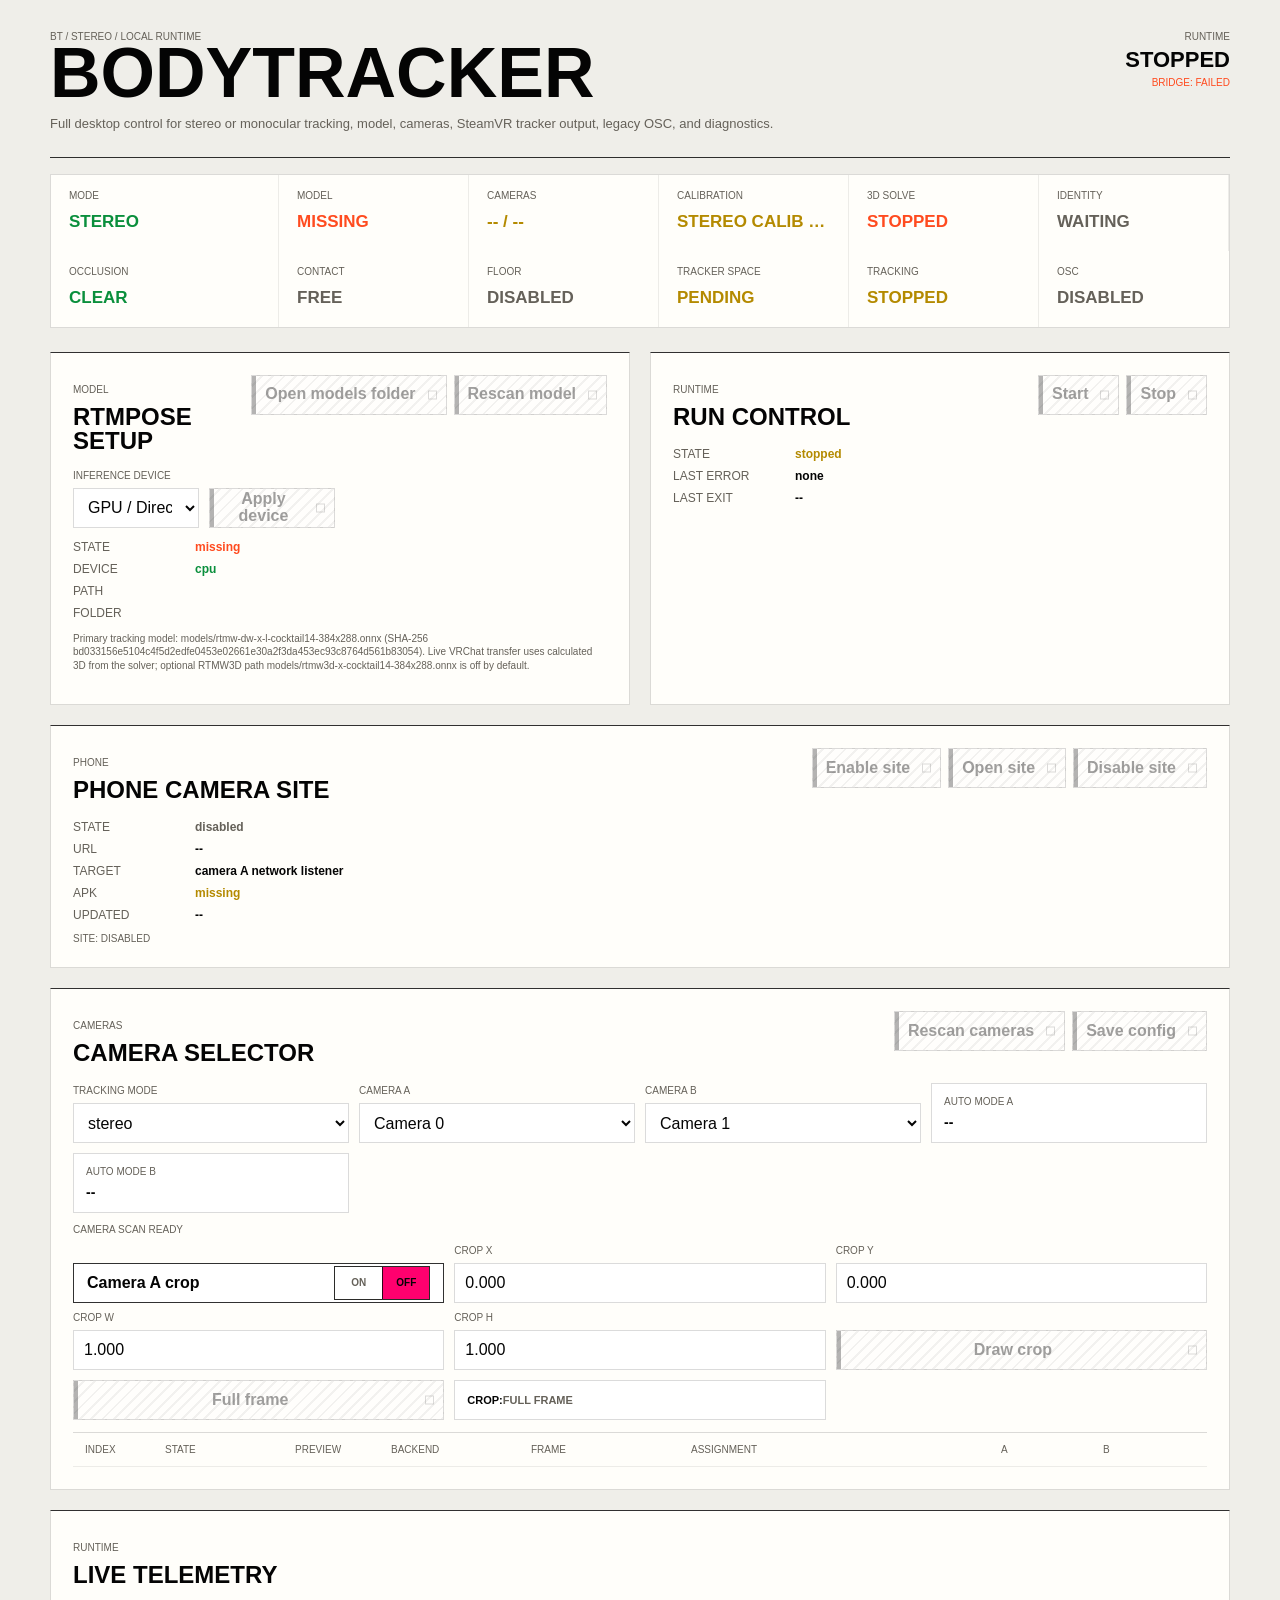
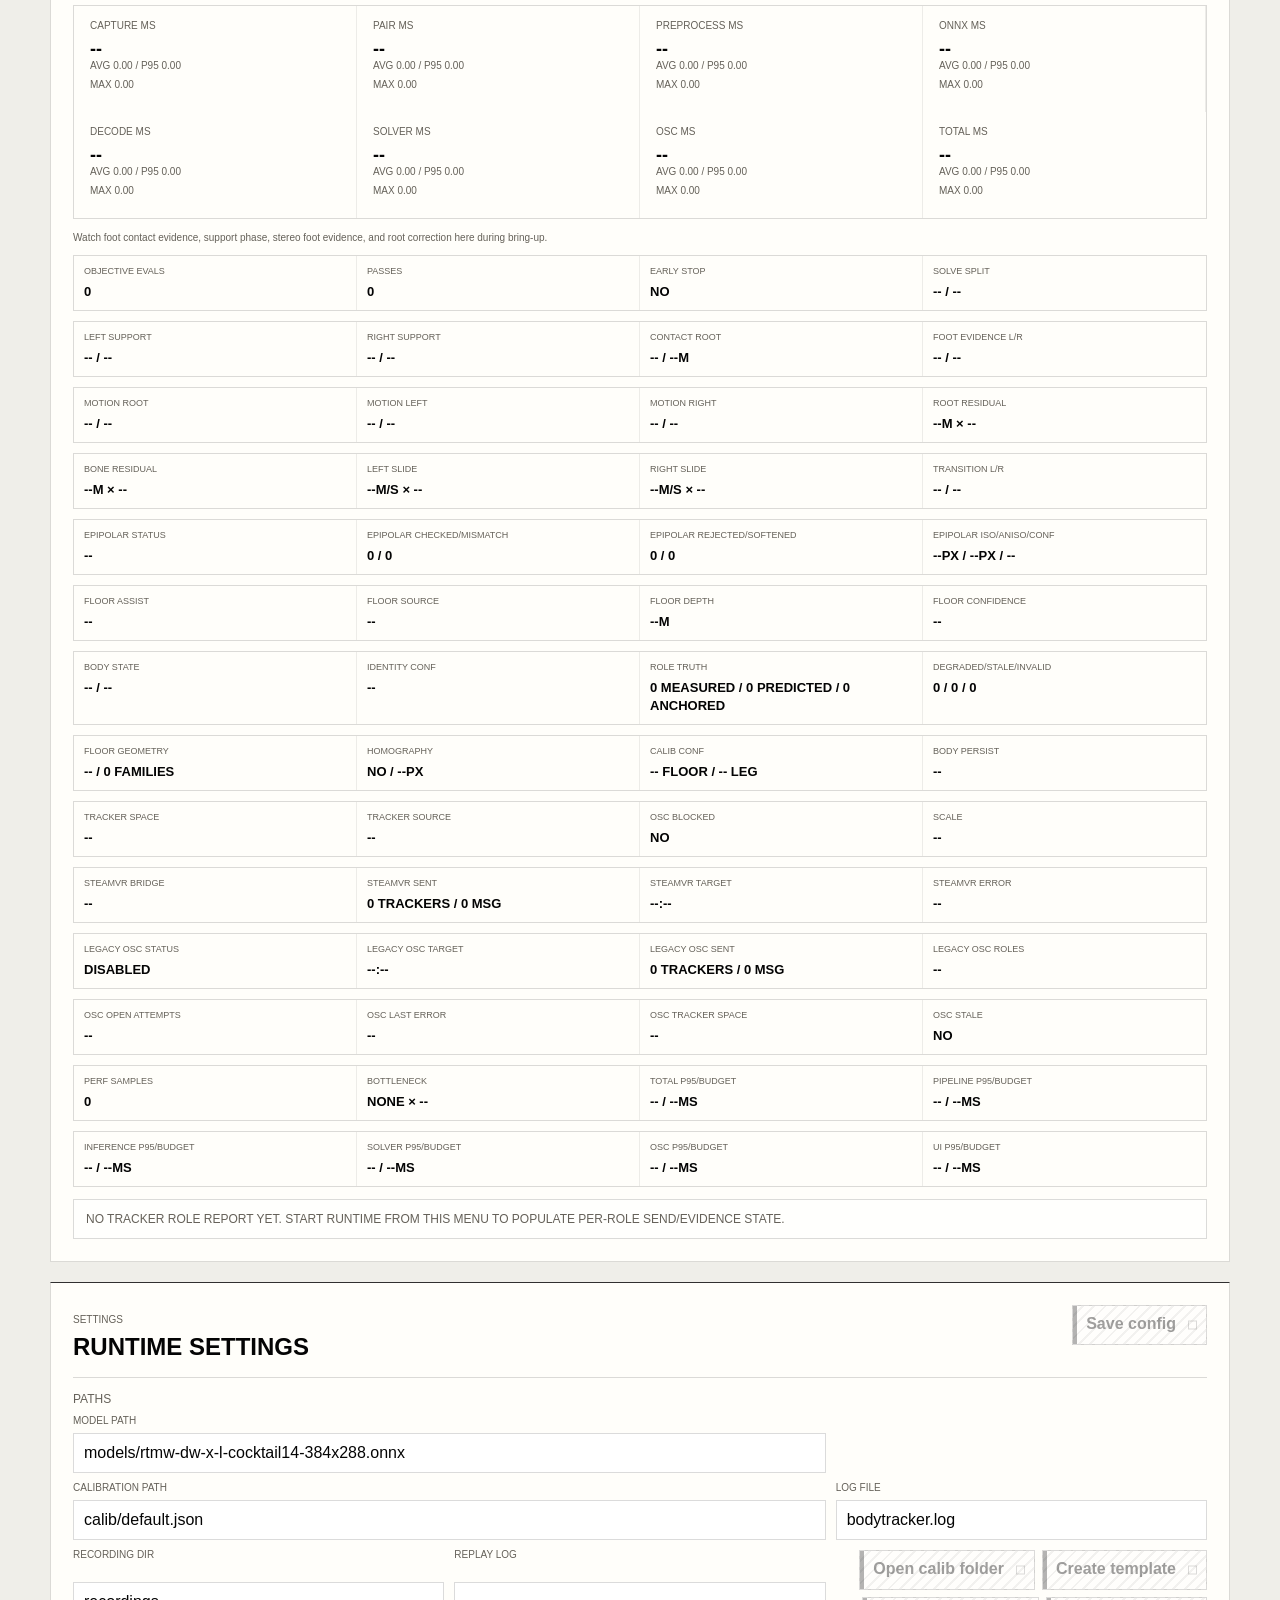
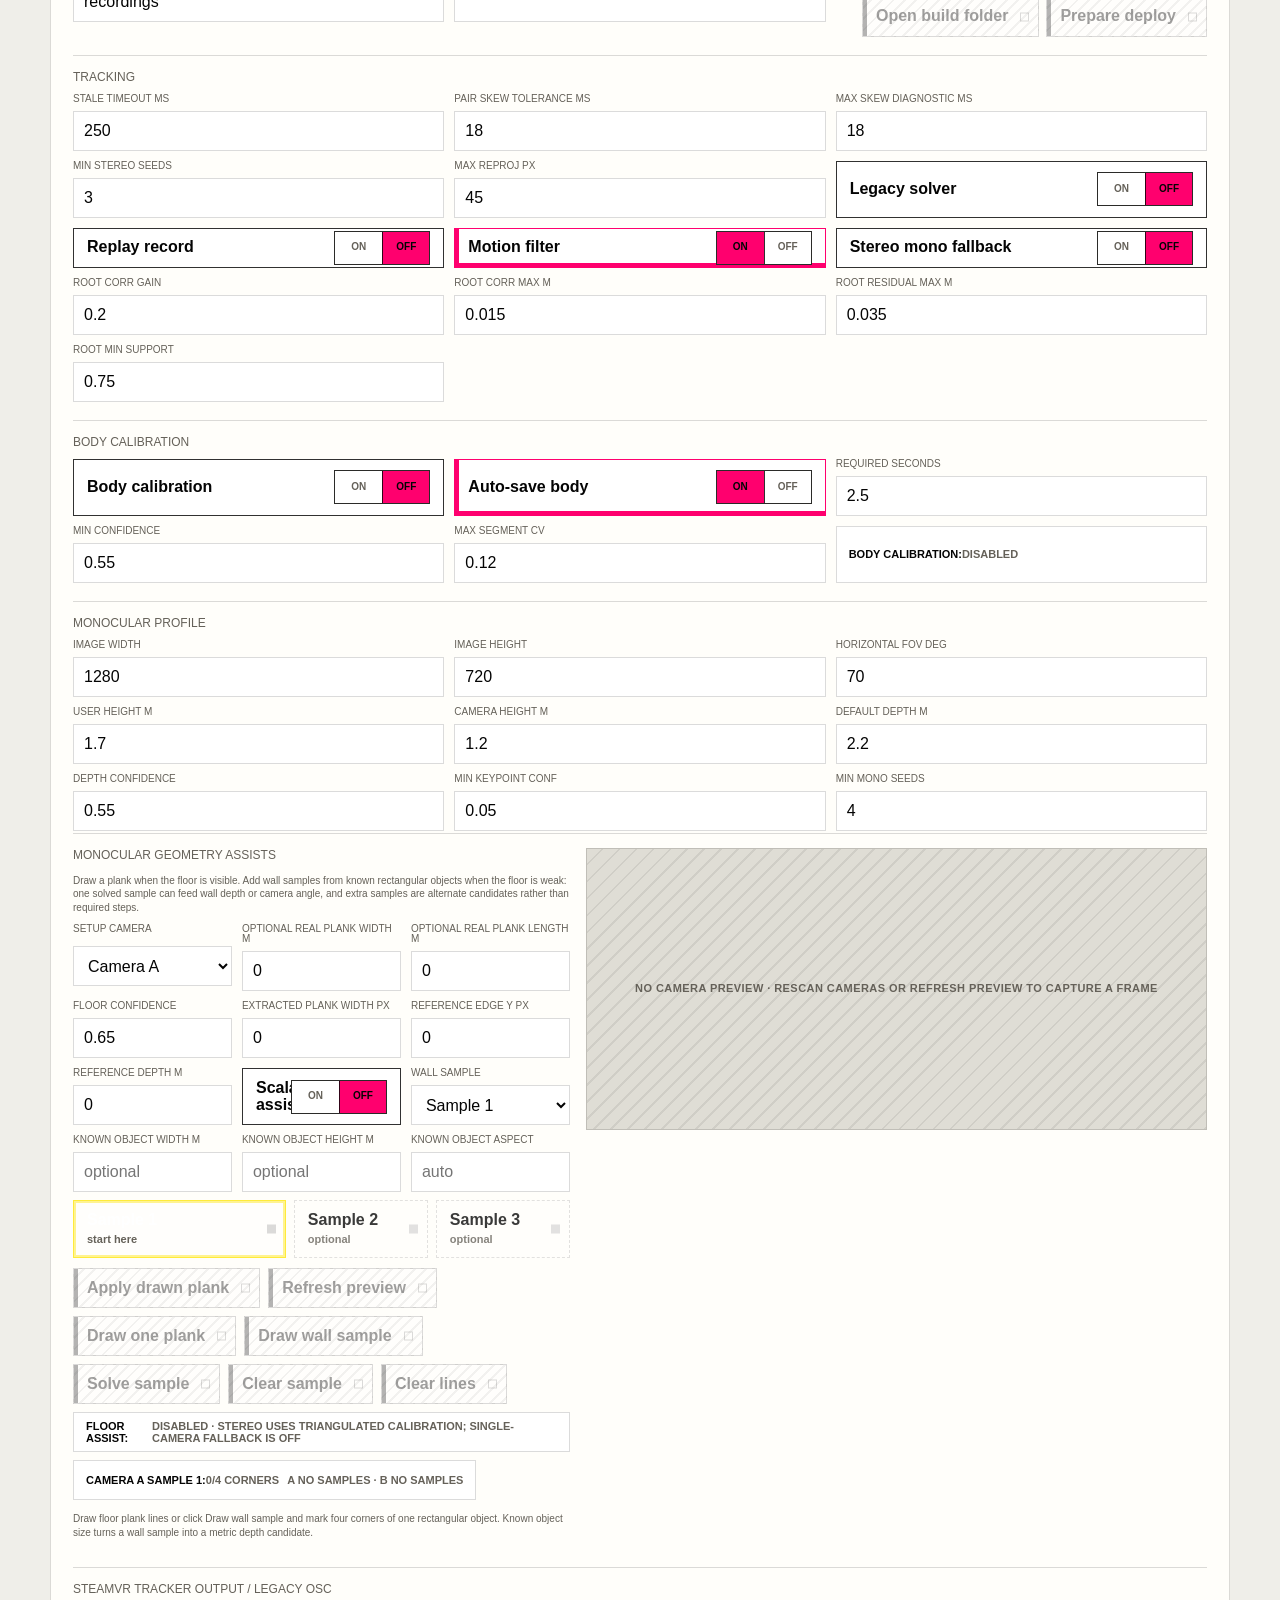
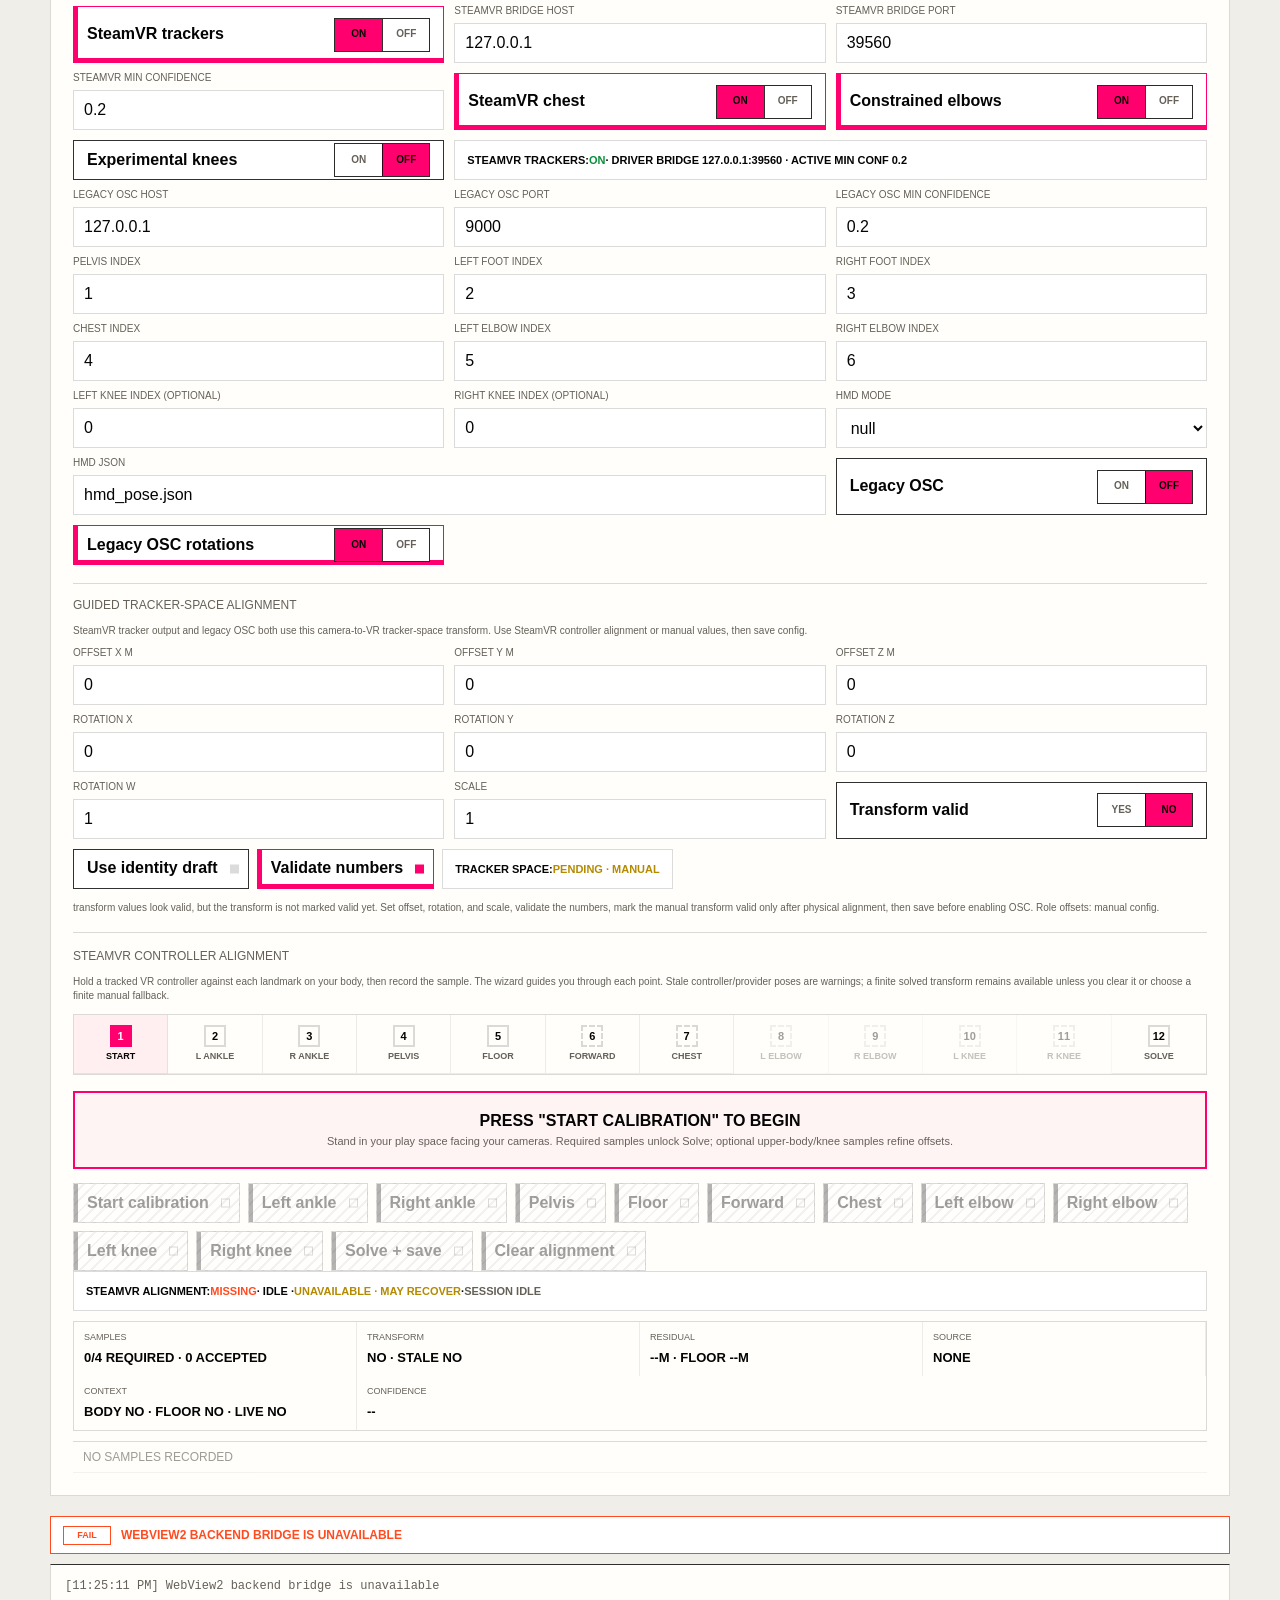
==== commit c3b3f54b: "Split desktop UI support modules" ====
--- a/src/ui/app/index.html
+++ b/src/ui/app/index.html
@@ -5,7 +5,7 @@
   <meta name="viewport" content="width=device-width,initial-scale=1">
   <title>bodytracker</title>
   <link rel="stylesheet" href="./styles.css?v=runtime-control-20260609">
-  <script defer src="./app.js?v=runtime-control-20260609"></script>
+  <script type="module" src="./app.js?v=runtime-control-20260611"></script>
 </head>
 <body>
   <main class="surface">
--- a/src/ui/app/styles.css
+++ b/src/ui/app/styles.css
@@ -46,34 +46,79 @@
   color: var(--ink);
   cursor: pointer;
   font-weight: 800;
-  padding: 0 13px;
+  padding: 0 30px 0 13px;
   line-height: 1.05;
   position: relative;
+  isolation: isolate;
   transition: background .25s cubic-bezier(0.2, 0, 0, 1), color .25s cubic-bezier(0.2, 0, 0, 1), box-shadow .25s cubic-bezier(0.2, 0, 0, 1), transform .15s cubic-bezier(0.2, 0, 0, 1);
+}
+
+button:not(.pet-stage)::before {
+  content: "";
+  position: absolute;
+  left: 0;
+  top: 0;
+  bottom: 0;
+  width: 0;
+  background: transparent;
+  transition: width .2s cubic-bezier(0.2, 0, 0, 1), background .2s cubic-bezier(0.2, 0, 0, 1);
+  pointer-events: none;
+}
+
+button:not(.switch)::after {
+  content: "";
+  position: absolute;
+  right: 9px;
+  top: 50%;
+  width: 7px;
+  height: 7px;
+  background: var(--hair);
+  border: 1px solid transparent;
+  transform: translateY(-50%);
+  pointer-events: none;
 }
 
 button:not(:disabled):hover {
   background: #f7f4ec;
-  box-shadow: inset 0 -3px 0 0 var(--pressed);
+  box-shadow: inset 0 -3px 0 0 var(--pressed), 2px 2px 0 0 var(--line);
   transform: translateY(-1px);
 }
 
 button:not(:disabled):active,
-button[data-busy="true"],
-button[data-touched="true"] {
+button[data-busy="true"] {
   background: var(--pressed);
   box-shadow: inset 0 0 0 2px var(--line);
   transform: translateY(1px);
 }
 
+button[data-touched="true"]:not(:disabled) {
+  box-shadow: inset 5px 0 0 0 var(--accent), inset 0 -3px 0 0 var(--pressed);
+}
+
 button[data-feedback="busy"] {
   cursor: progress;
   background: var(--soft);
+  box-shadow: inset 4px 0 0 0 var(--accent), inset 0 0 0 2px var(--line);
+}
+
+button[data-feedback="busy"]:not(.switch)::after,
+button[data-state="pending"]:not(.switch)::after {
+  width: 11px;
+  height: 11px;
+  background: transparent;
+  border-color: var(--line);
+  border-top-color: var(--accent);
+  animation: button-busy-spin .7s linear infinite;
 }
 
 button[data-feedback="ok"] {
   border-color: var(--good);
   box-shadow: inset 0 -4px 0 0 var(--good);
+}
+
+button[data-feedback="ok"]:not(.switch)::after,
+button[data-state="done"]:not(.switch)::after {
+  background: var(--good);
 }
 
 button[data-feedback="fail"] {
@@ -82,36 +127,84 @@
   box-shadow: inset 0 -4px 0 0 var(--danger);
 }
 
+button[data-feedback="fail"]:not(.switch)::after {
+  background: var(--danger);
+}
 
 button.is-active,
 button[data-state="active"] {
   border-color: var(--accent);
-  box-shadow: inset 0 -4px 0 0 var(--accent);
+  box-shadow: inset 4px 0 0 0 var(--accent), inset 0 -4px 0 0 var(--accent);
+}
+
+button[data-state="active"]:not(.pet-stage)::before {
+  width: 4px;
+  background: var(--accent);
+}
+
+button[data-state="active"]:not(.switch)::after {
+  background: var(--accent);
 }
 
 button.is-done,
 button[data-state="done"] {
   border-color: var(--good);
-  box-shadow: inset 0 -4px 0 0 var(--good);
+  box-shadow: inset 4px 0 0 0 var(--good), inset 0 -4px 0 0 var(--good);
+}
+
+button[data-state="done"]:not(.pet-stage)::before {
+  width: 4px;
+  background: var(--good);
 }
 
 button.is-warn,
 button[data-state="warn"] {
   border-color: var(--warn);
-  box-shadow: inset 0 -4px 0 0 var(--warn);
+  box-shadow: inset 4px 0 0 0 var(--warn), inset 0 -4px 0 0 var(--warn);
+}
+
+button[data-state="warn"]:not(.pet-stage)::before {
+  width: 4px;
+  background: var(--warn);
+}
+
+button[data-state="warn"]:not(.switch)::after {
+  background: var(--warn);
 }
 
 button[data-state="pending"] {
   cursor: progress;
   background: var(--soft);
+  box-shadow: inset 4px 0 0 0 var(--accent), inset 0 0 0 2px var(--line);
+}
+
+button[data-state="pending"]:not(.pet-stage)::before {
+  width: 4px;
+  background: var(--accent);
 }
 
 button:disabled {
   color: var(--disabled);
   cursor: not-allowed;
-  background: rgba(255, 255, 255, .58);
+  background-color: rgba(255, 255, 255, .58);
+  background-image: repeating-linear-gradient(135deg, transparent 0 6px, rgba(4,4,4,.05) 6px 8px);
   border-color: var(--hair);
-  box-shadow: repeating-linear-gradient(135deg, transparent 0 6px, rgba(4,4,4,.05) 6px 8px);
+  box-shadow: inset 4px 0 0 0 rgba(4,4,4,.16);
+  transition: none;
+}
+
+button:disabled:not(.pet-stage)::before {
+  width: 4px;
+  background: rgba(4,4,4,.16);
+}
+
+button:disabled:not(.switch)::after {
+  background: transparent;
+  border-color: var(--hair);
+}
+
+@keyframes button-busy-spin {
+  to { transform: translateY(-50%) rotate(360deg); }
 }
 
 input,
@@ -298,6 +391,18 @@
   box-shadow: inset 0 -3px 0 0 var(--ink);
 }
 
+.primary:disabled,
+.danger:disabled,
+button.primary[disabled],
+button.danger[disabled] {
+  color: var(--disabled) !important;
+  background-color: rgba(255, 255, 255, .58) !important;
+  background-image: repeating-linear-gradient(135deg, transparent 0 6px, rgba(4,4,4,.05) 6px 8px) !important;
+  border-color: var(--hair) !important;
+  box-shadow: inset 4px 0 0 0 rgba(4,4,4,.16) !important;
+  transition: none !important;
+}
+
 .field-grid {
   display: grid;
   grid-template-columns: repeat(4, minmax(0, 1fr));
@@ -363,7 +468,7 @@
 
 .row button {
   min-height: 31px;
-  padding: 0 9px;
+  padding: 0 24px 0 9px;
   font-size: 11px;
 }
 
@@ -407,6 +512,7 @@
   gap: 10px;
   align-items: center;
   text-align: left;
+  padding: 0 13px;
 }
 
 .switch i {
@@ -452,6 +558,24 @@
 
 .switch:not(:disabled):hover i {
   box-shadow: inset 0 0 0 1px var(--line);
+}
+
+.switch:disabled {
+  background: rgba(255, 255, 255, .58);
+}
+
+.switch:disabled i,
+.switch:disabled[aria-pressed=true] b:first-child,
+.switch:disabled[aria-pressed=false] b:last-child {
+  background: var(--soft);
+  color: var(--disabled);
+  border-color: var(--hair);
+}
+
+.switch:disabled[aria-pressed=true] b:last-child,
+.switch:disabled[aria-pressed=false] b:first-child {
+  background: rgba(255,255,255,.52);
+  color: var(--disabled);
 }
 
 .telemetry {
@@ -629,7 +753,18 @@
   padding: 0 12px;
   font-size: 12px;
   font-weight: 800;
+  gap: 10px;
   transition: background .3s cubic-bezier(0.2, 0, 0, 1), border-color .3s cubic-bezier(0.2, 0, 0, 1), box-shadow .3s cubic-bezier(0.2, 0, 0, 1), color .3s cubic-bezier(0.2, 0, 0, 1);
+}
+
+.command-status::before {
+  content: attr(data-state);
+  min-width: 34px;
+  padding: 4px 6px;
+  border: 1px solid currentColor;
+  font-size: 9px;
+  line-height: 1;
+  text-align: center;
 }
 
 .command-status.status-pulse {
@@ -1122,7 +1257,7 @@
 
 .pet-bubble button {
   min-height: 28px;
-  padding: 0 9px;
+  padding: 0 24px 0 9px;
   font-size: 10px;
 }
 
@@ -1444,7 +1579,8 @@
   }
 
   .brand h1 {
-    font-size: 48px;
+    font-size: 40px;
+    line-height: .95;
   }
 
   .preview-img {
@@ -1457,6 +1593,15 @@
     left: 10px;
     right: 10px;
     bottom: 58px;
+  }
+
+  .wall-slot-row {
+    grid-template-columns: 1fr;
+  }
+
+  .wall-slot b,
+  .wall-slot span {
+    white-space: normal;
   }
 }
 
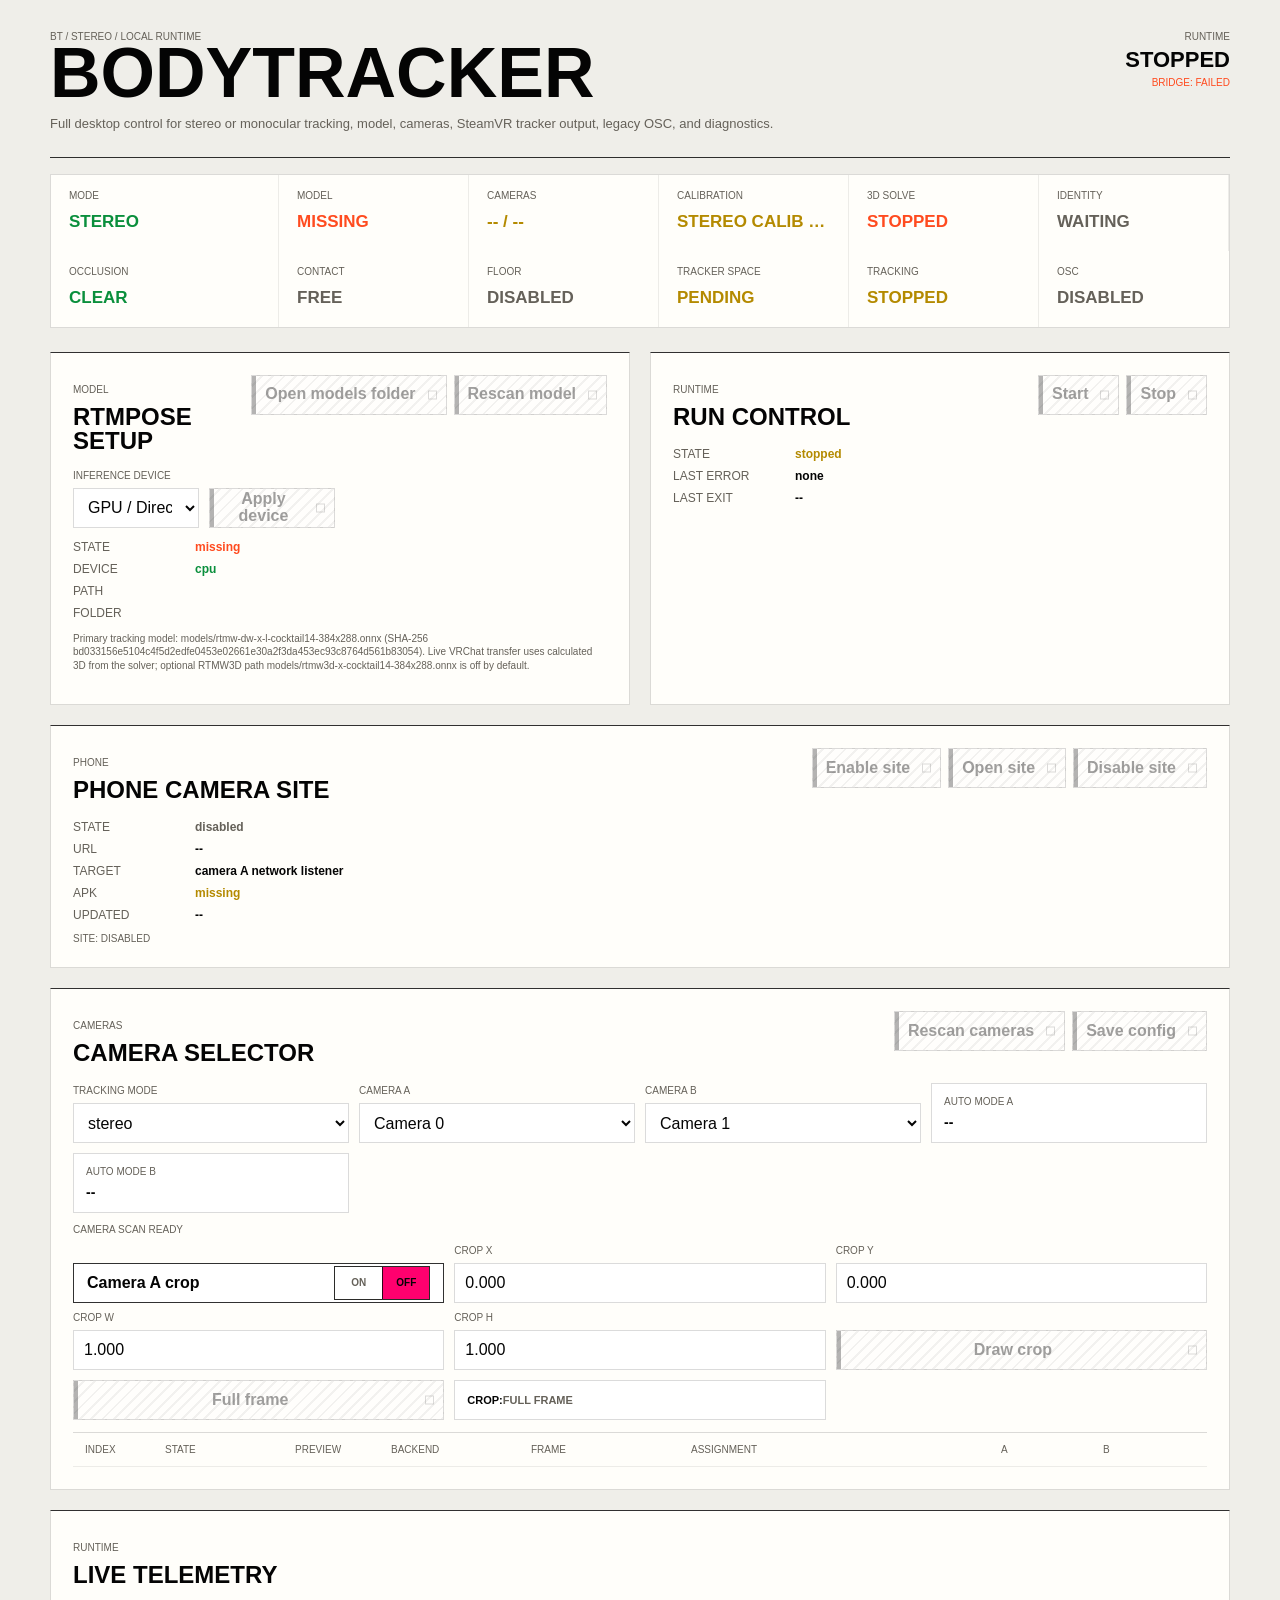
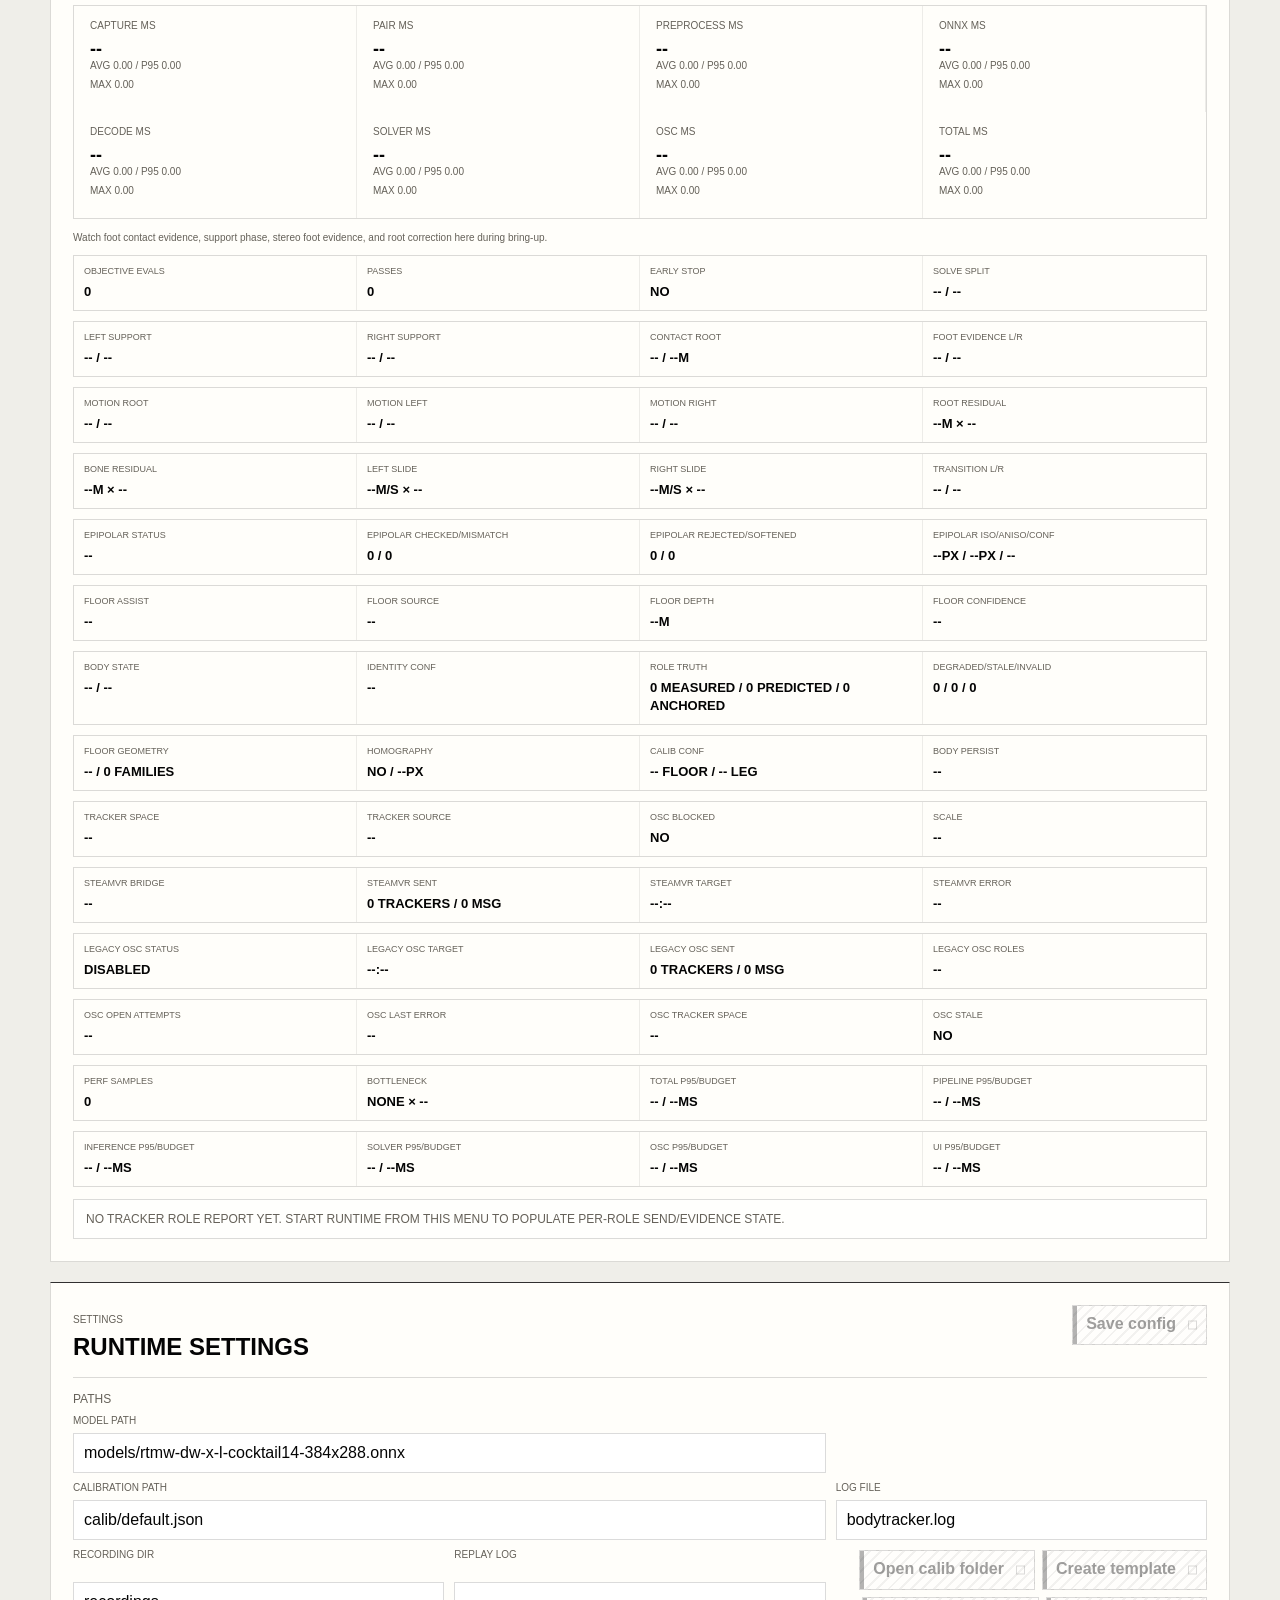
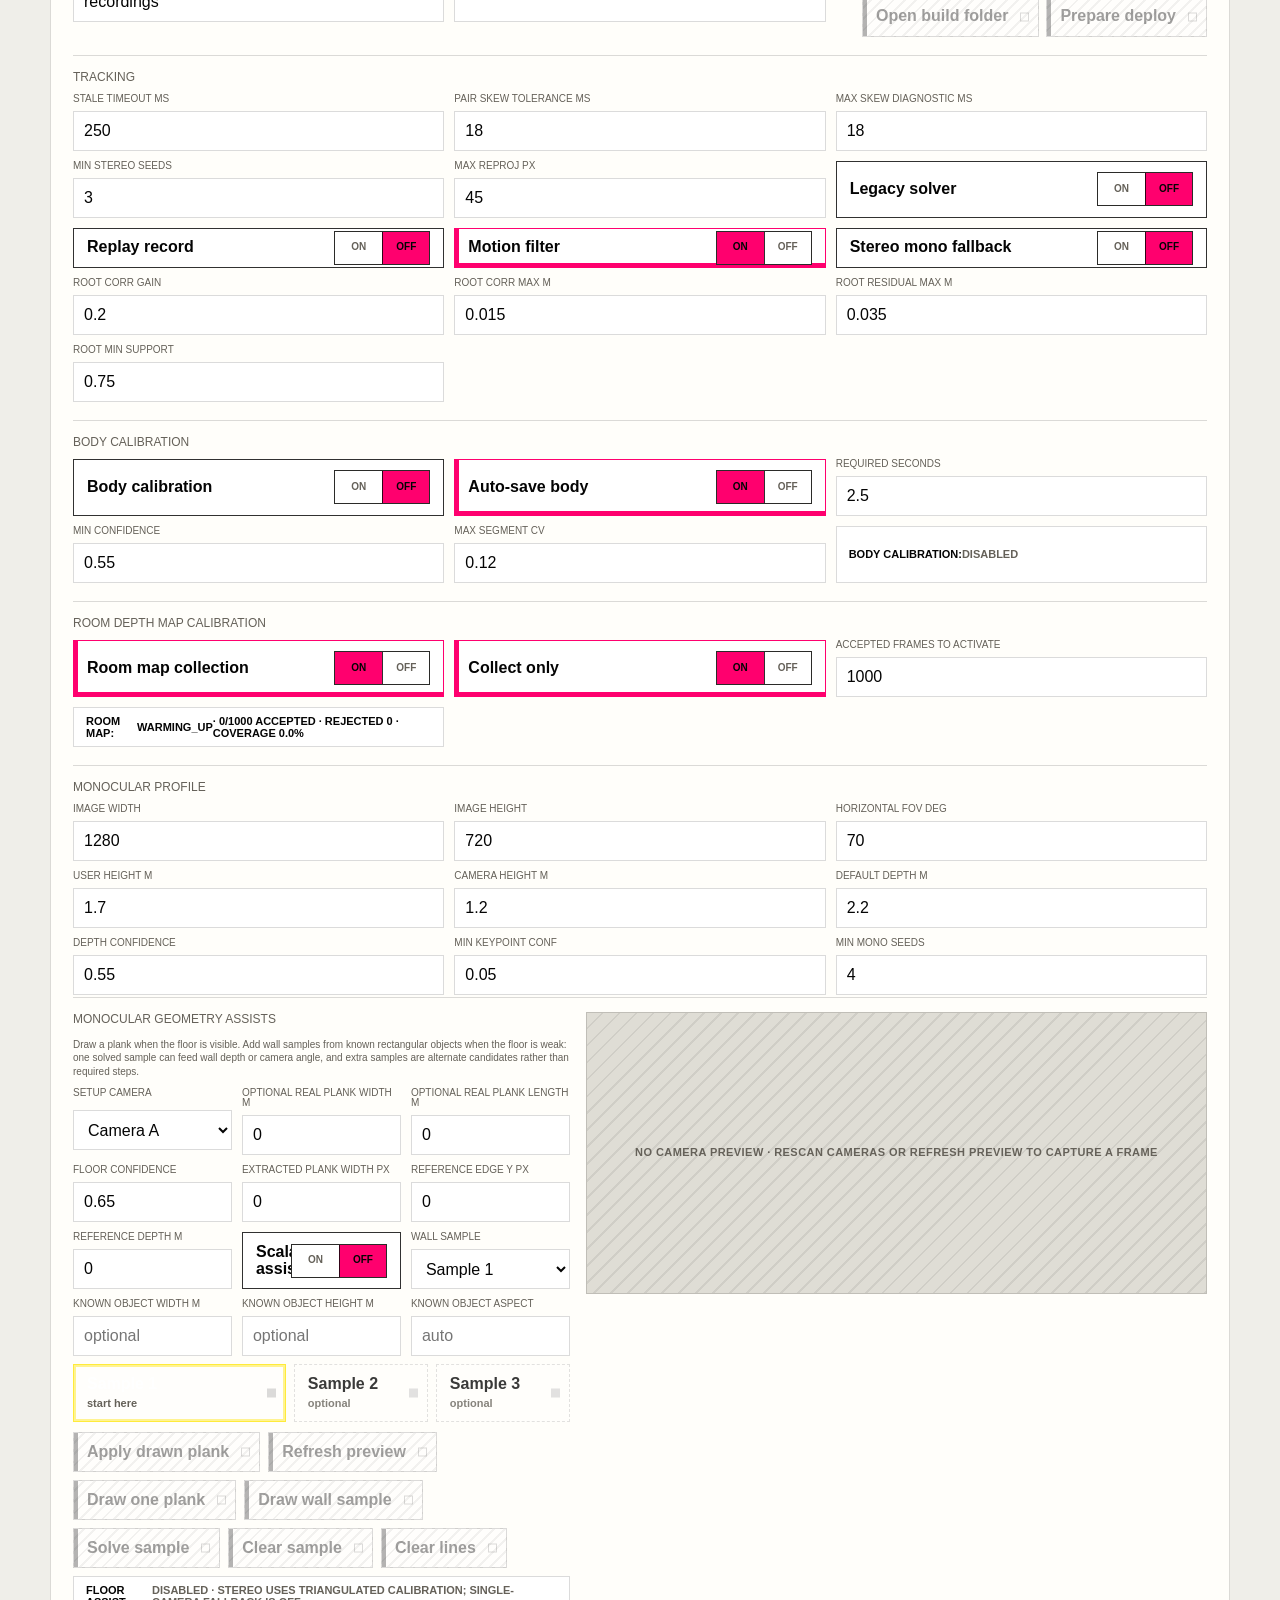
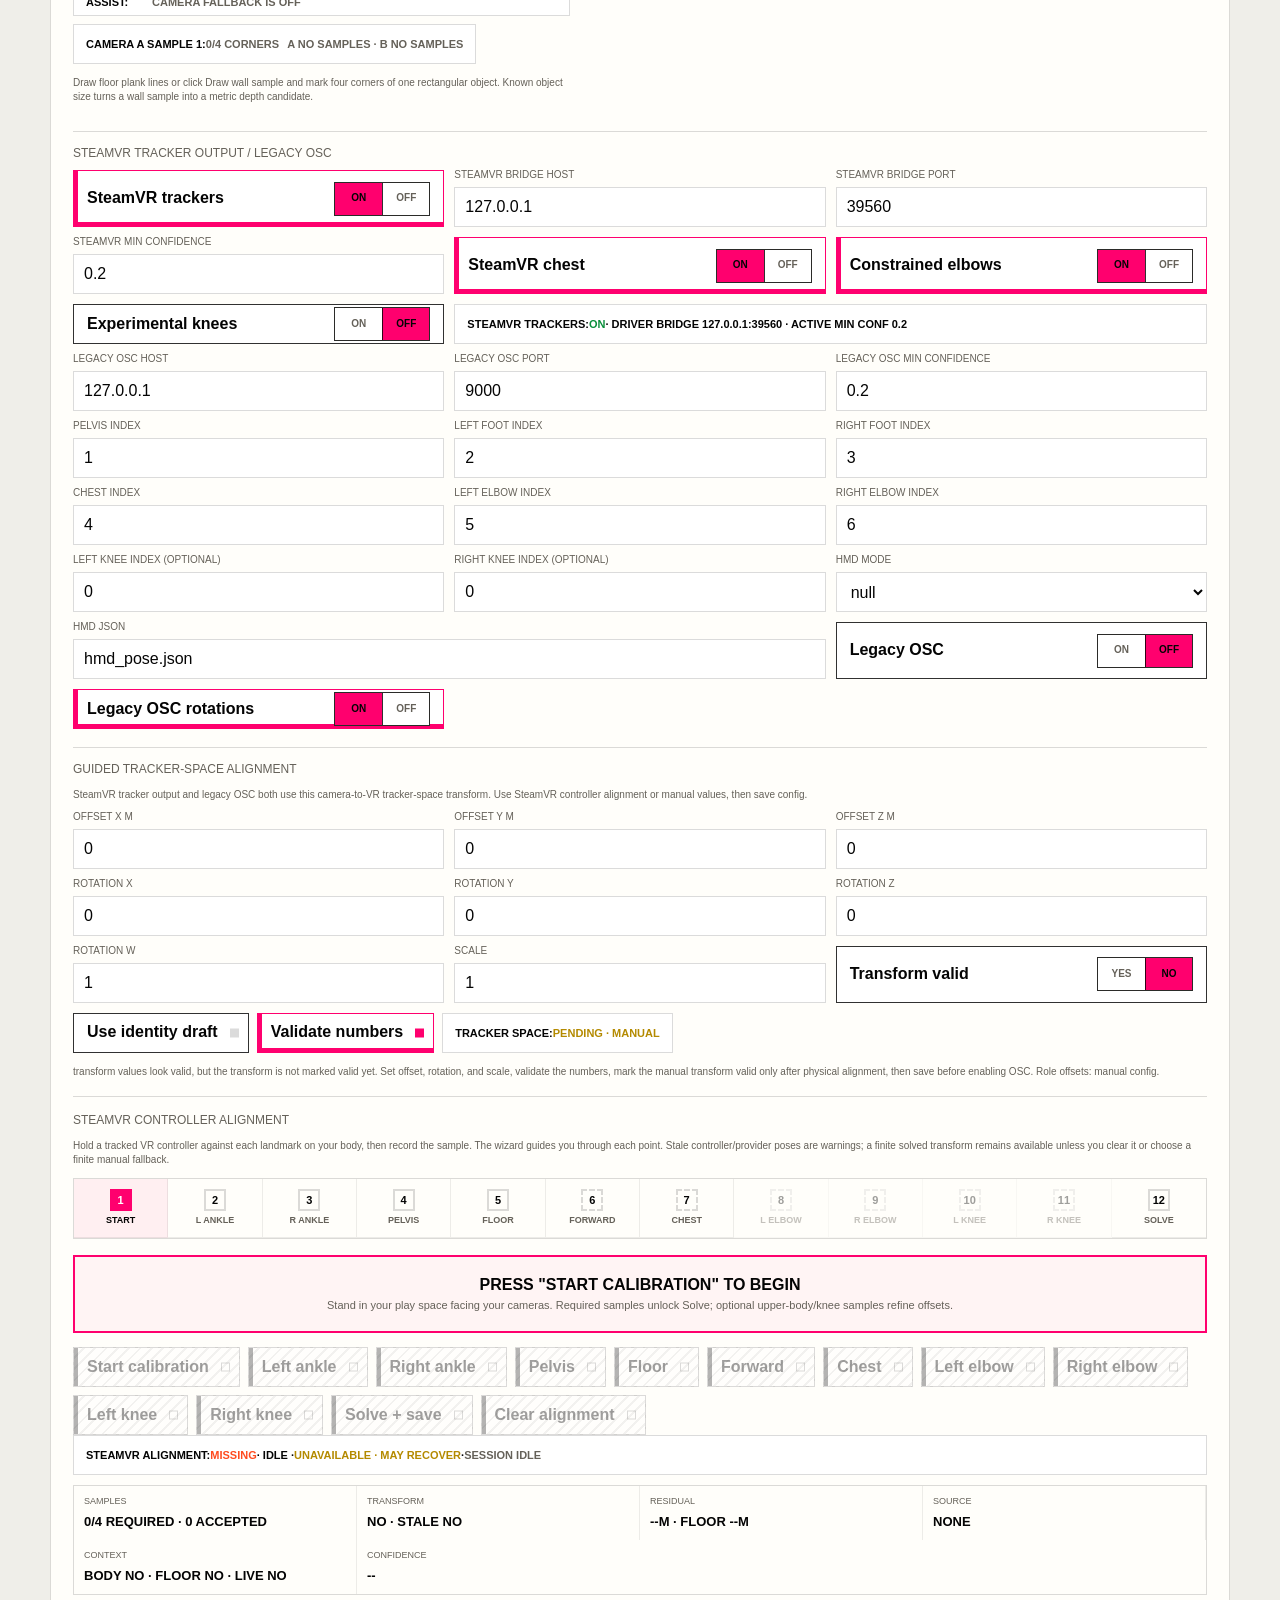
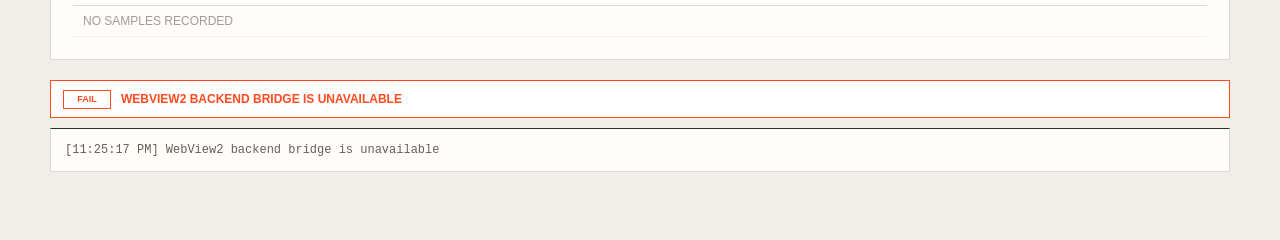
==== commit a706ecd1: "Add ADB phone launch and room map controls" ====
--- a/src/ui/app/index.html
+++ b/src/ui/app/index.html
@@ -157,6 +157,16 @@
           <div class="floor-status" id="bodyCalReadout">body calibration: disabled</div>
         </div>
 
+
+
+        <div class="settings-title">Room depth map calibration</div>
+        <div class="settings-grid">
+          <button class="switch" id="roomDepthMapToggle" type="button" aria-pressed="true"><span>Room map collection</span><i><b>ON</b><b>OFF</b></i></button>
+          <button class="switch" id="roomDepthMapCollectOnlyToggle" type="button" aria-pressed="true"><span>Collect only</span><i><b>ON</b><b>OFF</b></i></button>
+          <label class="field"><span>Accepted frames to activate</span><input id="roomDepthMapFrames" type="number" min="1" max="60000" step="1"></label>
+          <div class="floor-status" id="roomDepthMapStatus">room map: warming up</div>
+        </div>
+
         <div class="settings-title">Monocular profile</div>
         <div class="settings-grid">
           <label class="field"><span>Image width</span><input id="monocularImageWidth" type="number" min="1"></label>
